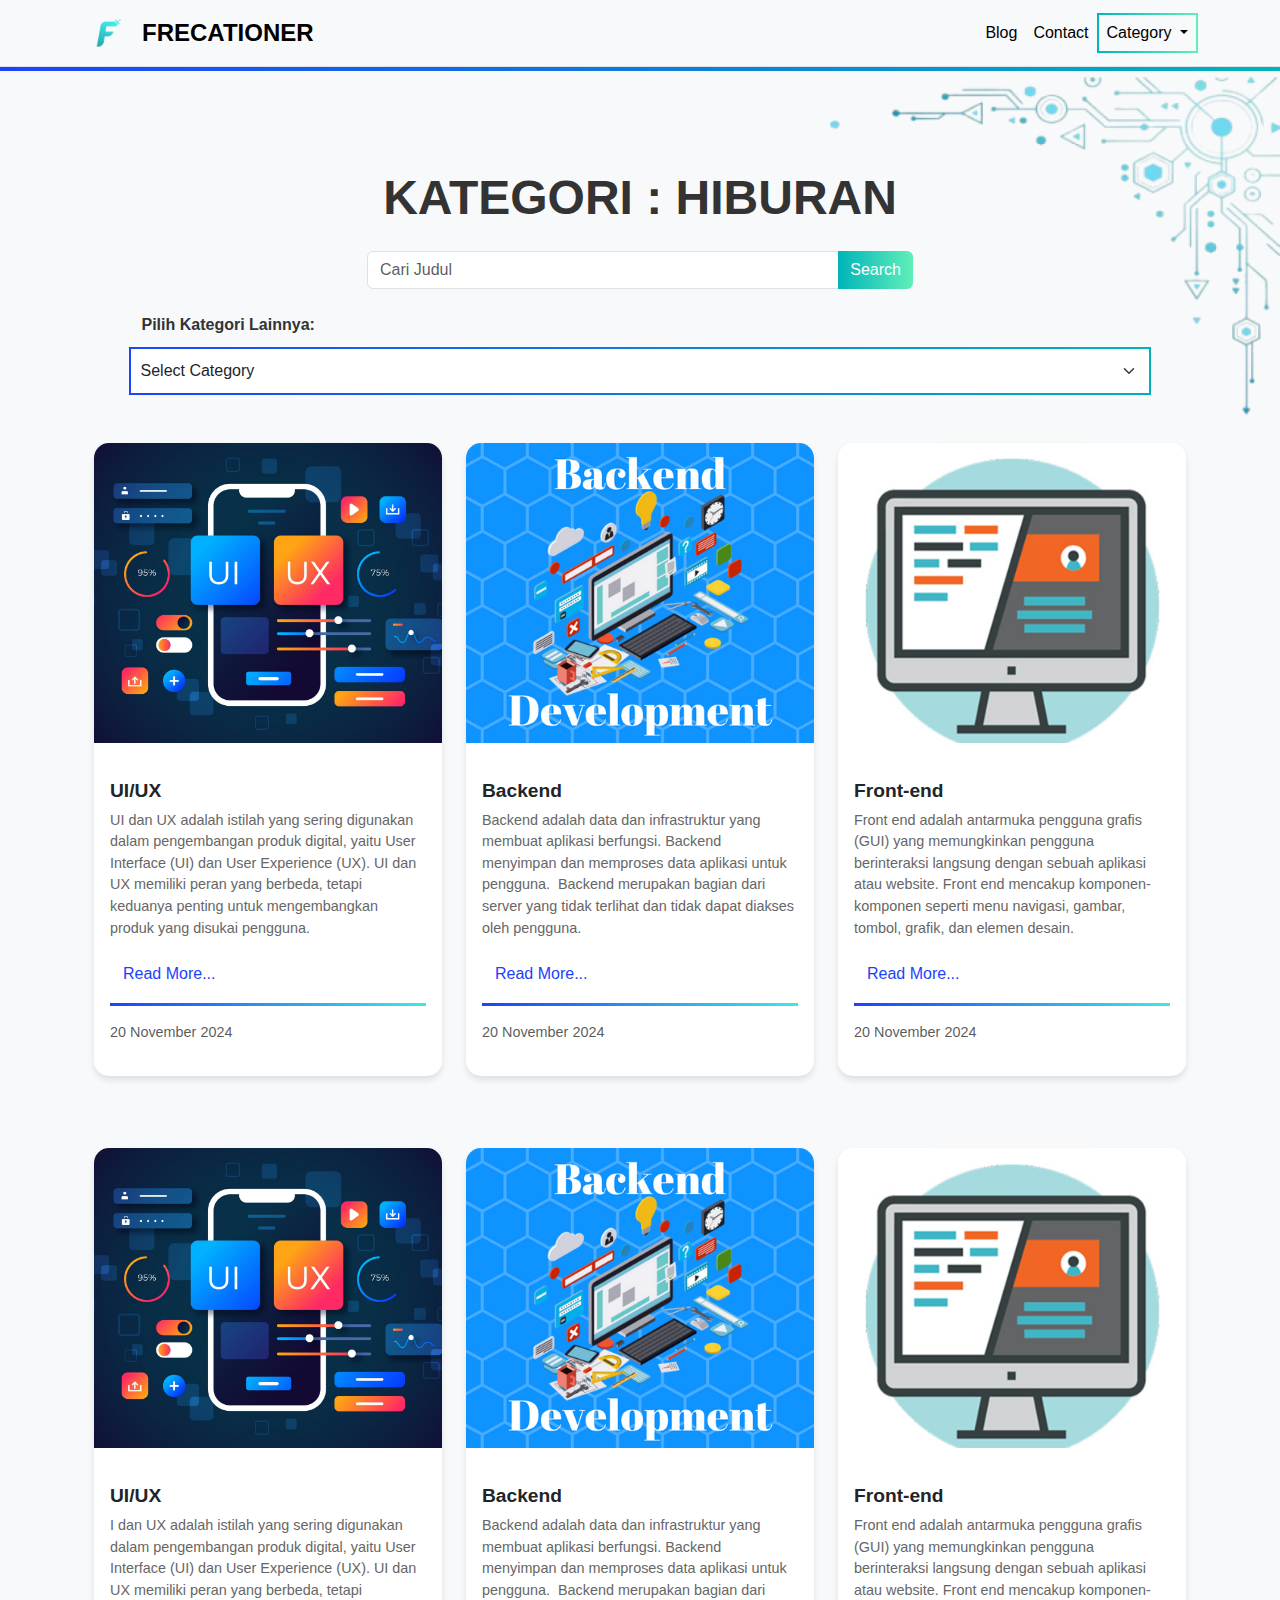
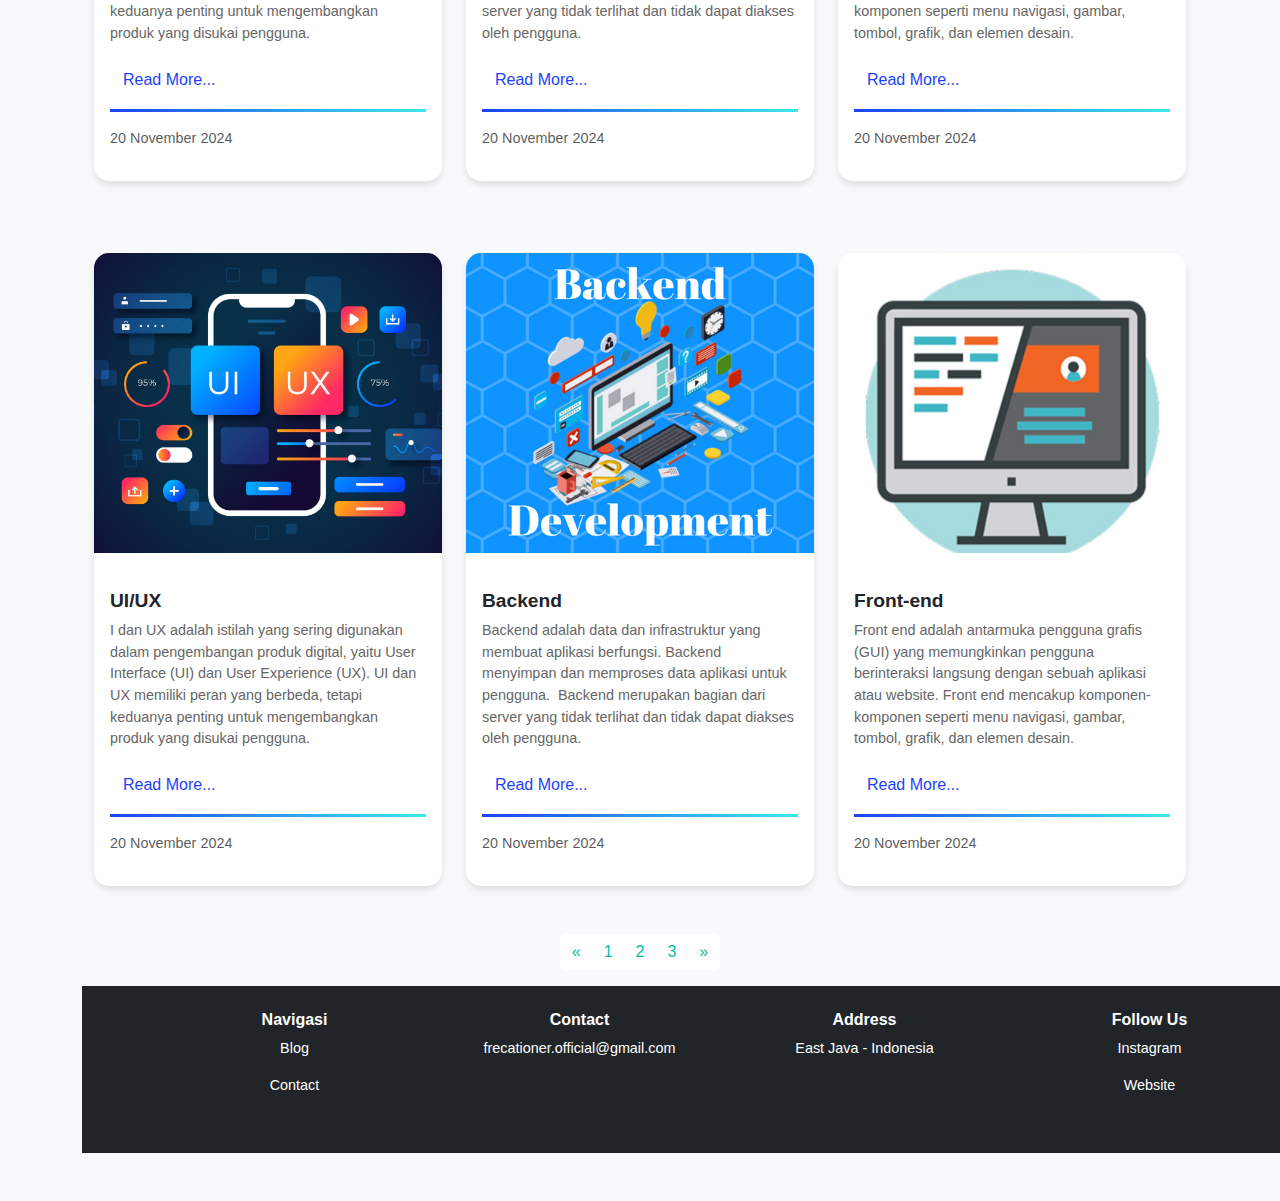
==== categori.html @ 459d486b "main" ====
<!DOCTYPE html>
<html lang="en">
  <head>
    <meta charset="UTF-8" />
    <meta name="viewport" content="width=device-width, initial-scale=1.0" />
    <title>Sub Blog Page</title>
    <!-- Bootstrap 5 CSS -->
    <link
      href="https://cdn.jsdelivr.net/npm/bootstrap@5.3.0/dist/css/bootstrap.min.css"
      rel="stylesheet"
    />
    <link rel="stylesheet" href="css/category.css" />
  </head>
  <body>
    <!-- Navbar -->
    <nav class="navbar navbar-expand-lg navbar-light bg-light border-bottom navbar-gradient-shadow">
      <div class="container">
          <img class="image" src="image/F.png" href="#" alt="">
        <a class="navbar-brand fw-bold" href="#">FRECATIONER</a>
        <button class="navbar-toggler" type="button" data-bs-toggle="collapse" data-bs-target="#navbarNav" aria-controls="navbarNav" aria-expanded="false" aria-label="Toggle navigation">
          <span class="navbar-toggler-icon"></span>
        </button>
        <div class="collapse navbar-collapse" id="navbarNav">
          <ul class="navbar-nav ms-auto">
            <li class="nav-item">
              <a class="nav-link active" href="index.html">Blog</a>
            </li>
            <li class="nav-item">
              <a class="nav-link active" href="#">Contact</a>
            </li>
            <li class="nav-item dropdown">
              <a class="nav-link dropdown-toggle" href="#" id="navbarDropdown" role="button" data-bs-toggle="dropdown">
                Category
              </a>
              <ul class="dropdown-menu" aria-labelledby="navbarDropdown">
                <li><a class="dropdown-item" href="#">UI/UX</a></li>
                <li><a class="dropdown-item" href="#">Backend</a></li>
                <li><a class="dropdown-item" href="#">Front-end</a></li>
              </ul>
            </li>
          </ul>
        </div>
      </div>
    </nav>

        <!-- Gambar -->
    <div class="container">
      <img src="image/gambar-hiasan.png" class="corner-image">
    </div>

    <!-- Main Content -->
    <div class="container mt-4 py-5">
      <h1 class="text-center mb-4">KATEGORI : HIBURAN</h1>

      <!-- Search & Dropdown -->
      <div class="row justify-content-center mb-4">
        <div class="col-md-6">
          <div class="input-group">
            <input type="text" class="form-control" placeholder="Cari Judul">
            <button class="btn btn-success">Search</button>
          </div>
        </div>
      </div>
        <div class="row justify-content-center mb-10">
            <div class="col-md-11">
              <div class="input-group">
                <div class="container">
                    <label for="categorySelect">Pilih Kategori Lainnya:</label>
                </div>
                <select class="form-select" aria-label="Disabled select example">
                    <option selected>Select Category</option>
                    <option value="1">Category 1</option>
                    <option value="2">Category 2</option>
                    <option value="3">Category 3</option>
                </select>
              </div>
            </div>

      <!-- Blog Cards -->
      <div class="row mt-5">
        <div class="col-md-4 mb-4">
          <div class="card">
            <img src="image/desain.jpeg" alt="" />
            <div class="card-body">
              <h5 class="card-title">UI/UX</h5>
              <p class="card-text">UI dan UX adalah istilah yang sering digunakan dalam pengembangan produk digital, yaitu User Interface (UI) dan User Experience (UX). UI dan UX memiliki peran yang berbeda, tetapi keduanya penting untuk mengembangkan produk yang disukai pengguna.</p>
              <a href="#" class="btn" style="color: #1C42FD;">Read More...</a>
              <div class="gradient-line"></div>
              <p class="text-muted small mt-3">20 November 2024</p>
            </div>
          </div>
        </div>
        <div class="col-md-4 mb-4">
          <div class="card">
            <img src="image/backend.png" class="card-img-top" alt="" />
            <div class="card-body">
              <h5 class="card-title">Backend</h5>
              <p class="card-text">Backend adalah data dan infrastruktur yang membuat aplikasi berfungsi. Backend menyimpan dan memproses data aplikasi untuk pengguna.  Backend merupakan bagian dari server yang tidak terlihat dan tidak dapat diakses oleh pengguna.</p>
              <a href="#" class="btn" style="color: #1C42FD;">Read More...</a>
              <div class="gradient-line"></div>
              <p class="text-muted small mt-3">20 November 2024</p>
            </div>
          </div>
        </div>
        <div class="col-md-4 mb-4">
          <div class="card">
            <img src="image/front_end.jpeg" class="card-img-top" alt="" />
            <div class="card-body">
              <h5 class="card-title">Front-end</h5>
              <p class="card-text">Front end adalah antarmuka pengguna grafis (GUI) yang memungkinkan pengguna berinteraksi langsung dengan sebuah aplikasi atau website. Front end mencakup komponen-komponen seperti menu navigasi, gambar, tombol, grafik, dan elemen desain.</p>
              <a href="#" class="btn" style="color: #1C42FD;">Read More...</a>
              <div class="gradient-line"></div>
              <p class="text-muted small mt-3">20 November 2024</p>
            </div>
          </div>
        </div>
      </div>

      <!-- next Card -->
      <div class="row mt-5">
        <div class="col-md-4 mb-4">
          <div class="card">
            <img src="image/desain.jpeg" alt="" />
            <div class="card-body">
              <h5 class="card-title">UI/UX</h5>
              <p class="card-text">I dan UX adalah istilah yang sering digunakan dalam pengembangan produk digital, yaitu User Interface (UI) dan User Experience (UX). UI dan UX memiliki peran yang berbeda, tetapi keduanya penting untuk mengembangkan produk yang disukai pengguna.</p>
              <a href="#" class="btn" style="color: #1C42FD;">Read More...</a>
              <div class="gradient-line"></div>
              <p class="text-muted small mt-3">20 November 2024</p>
            </div>
          </div>
        </div>
        <div class="col-md-4 mb-4">
          <div class="card">
            <img src="image/backend.png" class="card-img-top" alt="" />
            <div class="card-body">
              <h5 class="card-title">Backend</h5>
              <p class="card-text">Backend adalah data dan infrastruktur yang membuat aplikasi berfungsi. Backend menyimpan dan memproses data aplikasi untuk pengguna.  Backend merupakan bagian dari server yang tidak terlihat dan tidak dapat diakses oleh pengguna.</p>
              <a href="#" class="btn" style="color: #1C42FD;">Read More...</a>
              <div class="gradient-line"></div>
              <p class="text-muted small mt-3">20 November 2024</p>
            </div>
          </div>
        </div>
        <div class="col-md-4 mb-4">
          <div class="card">
            <img src="image/front_end.jpeg" class="card-img-top" alt="" />
            <div class="card-body">
              <h5 class="card-title">Front-end</h5>
              <p class="card-text">Front end adalah antarmuka pengguna grafis (GUI) yang memungkinkan pengguna berinteraksi langsung dengan sebuah aplikasi atau website. Front end mencakup komponen-komponen seperti menu navigasi, gambar, tombol, grafik, dan elemen desain.</p>
              <a href="#" class="btn" style="color: #1C42FD;">Read More...</a>
              <div class="gradient-line"></div>
              <p class="text-muted small mt-3">20 November 2024</p>
            </div>
          </div>
        </div>
      </div>
      <!-- next Card -->
      <div class="row mt-5">
        <div class="col-md-4 mb-4">
          <div class="card">
            <img src="image/desain.jpeg" alt="" />
            <div class="card-body">
              <h5 class="card-title">UI/UX</h5>
              <p class="card-text">I dan UX adalah istilah yang sering digunakan dalam pengembangan produk digital, yaitu User Interface (UI) dan User Experience (UX). UI dan UX memiliki peran yang berbeda, tetapi keduanya penting untuk mengembangkan produk yang disukai pengguna.</p>
              <a href="#" class="btn" style="color: #1C42FD;">Read More...</a>
              <div class="gradient-line"></div>
              <p class="text-muted small mt-3">20 November 2024</p>
            </div>
          </div>
        </div>
        <div class="col-md-4 mb-4">
          <div class="card">
            <img src="image/backend.png" class="card-img-top" alt="" />
            <div class="card-body">
              <h5 class="card-title">Backend</h5>
              <p class="card-text">Backend adalah data dan infrastruktur yang membuat aplikasi berfungsi. Backend menyimpan dan memproses data aplikasi untuk pengguna.  Backend merupakan bagian dari server yang tidak terlihat dan tidak dapat diakses oleh pengguna.</p>
              <a href="#" class="btn" style="color: #1C42FD;">Read More...</a>
              <div class="gradient-line"></div>
              <p class="text-muted small mt-3">20 November 2024</p>
            </div>
          </div>
        </div>
        <div class="col-md-4 mb-4">
          <div class="card">
            <img src="image/front_end.jpeg" class="card-img-top" alt="" />
            <div class="card-body">
              <h5 class="card-title">Front-end</h5>
              <p class="card-text">Front end adalah antarmuka pengguna grafis (GUI) yang memungkinkan pengguna berinteraksi langsung dengan sebuah aplikasi atau website. Front end mencakup komponen-komponen seperti menu navigasi, gambar, tombol, grafik, dan elemen desain.</p>
              <a href="#" class="btn" style="color: #1C42FD;">Read More...</a>
              <div class="gradient-line"></div>
              <p class="text-muted small mt-3">20 November 2024</p>
            </div>
          </div>
        </div>
      </div>

      <!-- Pagination -->
      <nav aria-label="Page navigation" class="mt-4">
        <ul class="pagination justify-content-center">
          <li class="page-item"><a class="page-link" href="#">&#xab;</a></li>
          <li class="page-item"><a class="page-link" href="#">1</a></li>
          <li class="page-item"><a class="page-link" href="#">2</a></li>
          <li class="page-item"><a class="page-link" href="#">3</a></li>
          <li class="page-item"><a class="page-link" href="#">&#xbb;</a></li>
        </ul>
      </nav>
    </div>

    <!-- Footer -->
    <footer class="footer bg-dark text-white py-4">
      <div class="container">
        <div class="row text-center">
          <div class="col-sm-12 col-md-3 mb-3">
            <h5>Navigasi</h5>
            <p>Blog</p>
            <p>Contact</p>
          </div>
          <div class="col-sm-12 col-md-3 mb-3">
            <h5>Contact</h5>
            <p>frecationer.official@gmail.com</p>
          </div>
          <div class="col-sm-12 col-md-3 mb-3">
            <h5>Address</h5>
            <p>East Java - Indonesia</p>
          </div>
          <div class="col-sm-12 col-md-3 mb-3">
            <h5>Follow Us</h5>
            <p>Instagram</p>
            <p>Website</p>
          </div>
        </div>
      </div>
    </footer>

    <!-- BOOTSTRAP 5 JS -->
    <script src="https://cdn.jsdelivr.net/npm/bootstrap@5.3.0-alpha1/dist/js/bootstrap.bundle.min.js"></script>
  </body>
</html>
---- css/category.css ----
/* Global Style */
* {
 box-sizing: border-box;
}

body {
 font-family: "poppins", sans-serif;
 background-color: #f8f9fa;
 color: #333;
 height: 100%;
 overflow-x: hidden;
}

/* Navbar */
.navbar {
 background: white;
 border-bottom: 20px #000000;
}

.navbar-gradient-shadow{
 position: relative;
}

.navbar-gradient-shadow::before{
 content: '';
 position: absolute;
 top: 100%;
 left: 0;
 width: 100%;
 height: 5px;
 background: linear-gradient(to right, #1C42FD, #00B4BA);
 z-index: -1;
}

.navbar-brand {
 font-size: 1.5rem;
 font-weight: bold;
}

.navbar-brand span {
 color: #00bfa6;
}

.nav-link {
 font-weight: 500;
}

.nav-link.active {
 color: #000000 !important;
}

/* Logo Navbar */
.image {
 width: 50px;
 height: auto;
 margin-right: 10px;
}

/* Gambar Hiasan */
.corner-image {
 position: absolute;
 margin-top: 10px;
 right: 0;
 width: 450px;
 transform: scaleY(-1) scaleX(-1);
 z-index: 1;
}

/* Navbar Category Button with Gradient Border */
.navbar .dropdown-toggle {
 border: 2px solid transparent;
 border-image: linear-gradient(to right, #00B4BA, #60EFB8) 1;
 padding: 6px 15px;
 color: #000000;
 background-color: transparent;
 font-weight: 500;
 transition: all 0.3s ease;
}

.navbar .dropdown-toggle:hover {
 background-image: linear-gradient(to right, #00B4BA, #006F76);
 color: #fff;
}

.dropdown-menu {
 border-radius: 10px;
 border: none;
 box-shadow: 0 4px 6px rgba(0, 0, 0, 0.1);
}

.dropdown-item {
 padding: 10px 20px;
}

.dropdown-item:hover {
 background-color: #00bfa6;
 color: #fff;
}

/* Page Title */
h1 {
 font-size: 3rem;
 font-weight: bold;
 margin-top: 30px;
}

/* Search Bar */
.input-group .btn {
 background: linear-gradient(to right, #00B4BA, #60EFB8);
 border: none;
 color: #fff;
}

label {
 font-weight: bold;
 margin-bottom: 10px;
 display: block;
}

/* Categories Buttons */
a.btn-outline-success {
 background: linear-gradient(to right, #00B4BA, #60EFB8);
 border: none;
 color: #ffffff;
}

a.btn-outline-success:hover {
 background-color: #00bfa6;
 color: #fff;
}

.form-select {
 padding: 10px;
 font-size: 16px;
 border: 2px solid;
 cursor: pointer;
 border-image: linear-gradient(45deg, #1C42FD, #00B4BA) 1;
 transition: all 0.4s ease-in-out; /* Smooth transition for all properties */
}

/* Efek halus saat hover */
.form-select:hover {
 box-shadow: 0 0 8px rgba(28, 66, 253, 0.3); /* Shadow biru lebih halus */
 transform: scale(1.02); /* Zoom-in lebih halus */
}

/* Efek halus saat focus */
.form-select:focus {
 outline: none;
 border-image: linear-gradient(45deg, #00B4BA, #1C42FD) 1; /* Gradien dibalik dengan halus */
 box-shadow: 0 0 8px rgba(0, 180, 186, 0.3); /* Shadow gradient halus */
 transform: scale(1.03); /* Zoom-in lebih halus saat fokus */
}

/* Efek halus pada pilihan saat select terbuka */
.form-select:active {
 transform: scale(1); /* Animasi balik ke ukuran normal */
}

.form-select:focus {
 outline: none;
}

/* Cards */
.card {
 border: none;
 border-radius: 15px;
 box-shadow: 0 4px 6px rgba(0, 0, 0, 0.1);
 overflow: hidden;
}

.card-title {
 margin-top: 20px;
 font-size: 1.2rem;
 font-weight: bold;
}

.card img {
 height: 300px;
 object-fit: cover;
}

.card-body p {
 font-size: 0.9rem;
 color: #666;
}

.gradient-line {
 height: 3px; /* Ketebalan garis */
 background: linear-gradient(to right, #1C42FD, #3CE9E7); /* Warna gradient */
 border: none;
 margin-top: 10px; /* Jarak dari elemen sebelumnya */
}

/* Pagination */
.pagination .page-link {
 color: #00bfa6;
 border: none;
}

.pagination .page-link:hover {
 background-color: #00bfa6;
 color: #fff;
}


/* Footer */
footer {
 background: #212529;
 color: #fff;
 width: 100vw;
 position: relative;
 margin-right: 120%;
}

footer h5 {
 font-size: 1rem;
 font-weight: bold;
}

footer p {
 font-size: 0.9rem;
 margin: fixed;
}

footer a {
 color: #00bfa6;
 text-decoration: none;
}

footer a:hover {
 text-decoration: underline;
}
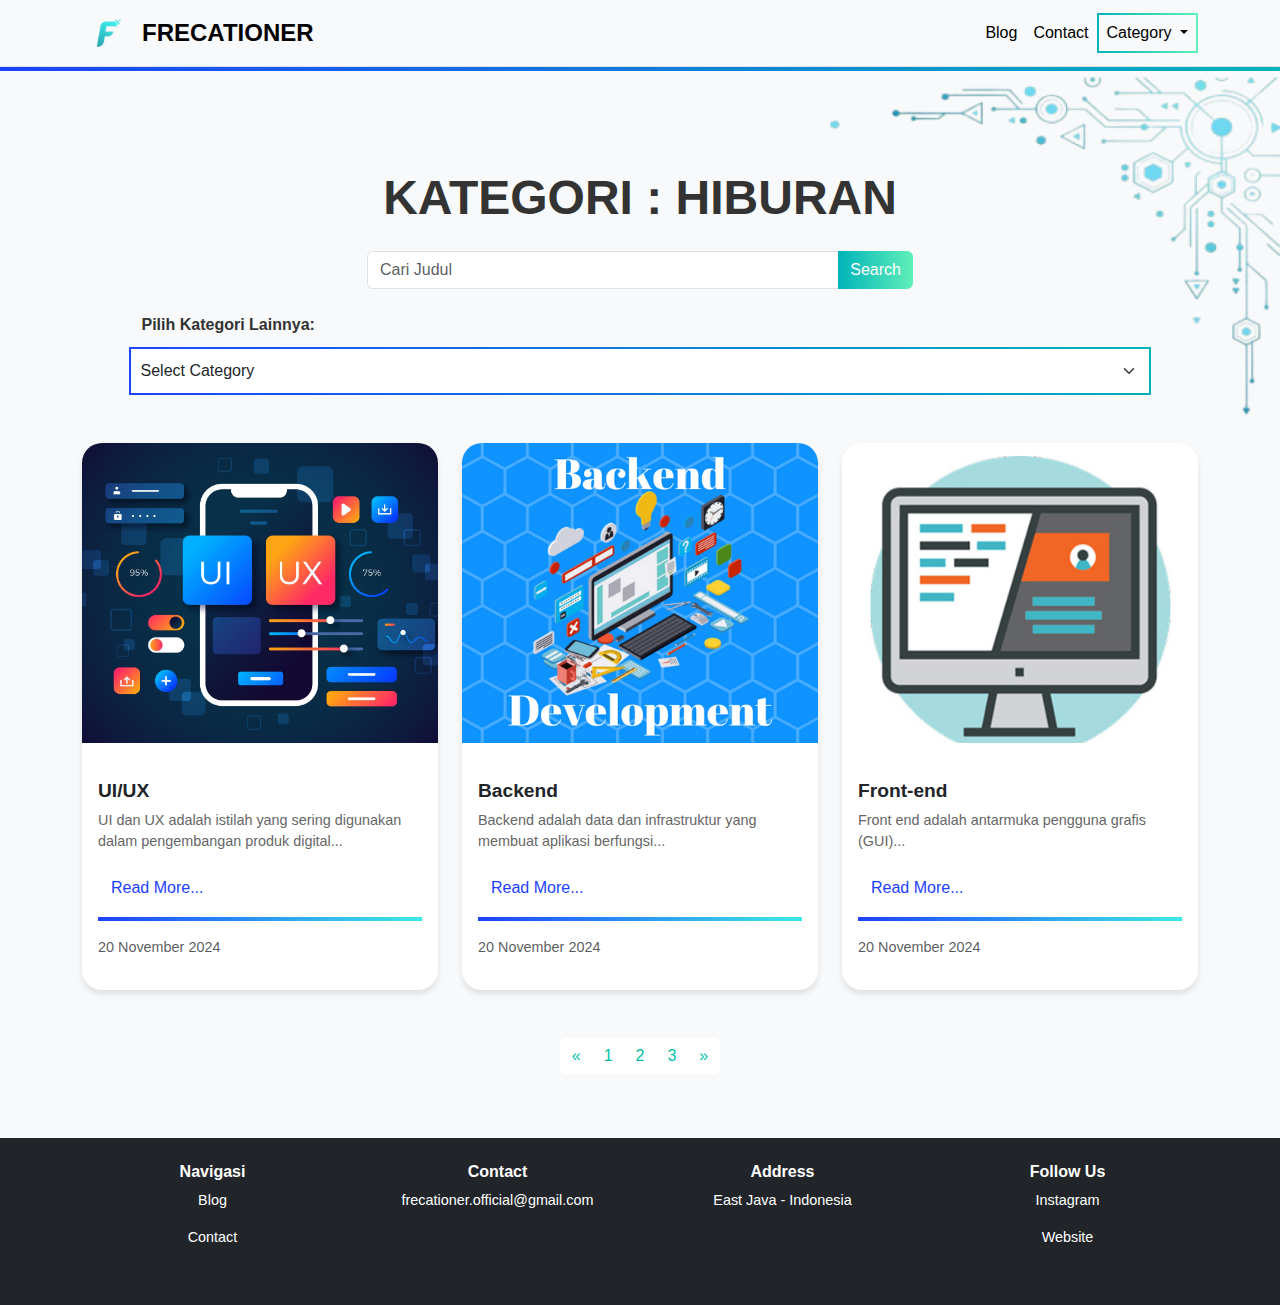
==== commit fbe45105: "2 halama sudah" ====
--- a/categori.html
+++ b/categori.html
@@ -3,19 +3,16 @@
   <head>
     <meta charset="UTF-8" />
     <meta name="viewport" content="width=device-width, initial-scale=1.0" />
-    <title>Sub Blog Page</title>
+    <title>Category</title>
     <!-- Bootstrap 5 CSS -->
-    <link
-      href="https://cdn.jsdelivr.net/npm/bootstrap@5.3.0/dist/css/bootstrap.min.css"
-      rel="stylesheet"
-    />
+    <link href="https://cdn.jsdelivr.net/npm/bootstrap@5.3.0/dist/css/bootstrap.min.css" rel="stylesheet"/>
     <link rel="stylesheet" href="css/category.css" />
   </head>
   <body>
     <!-- Navbar -->
-    <nav class="navbar navbar-expand-lg navbar-light bg-light border-bottom navbar-gradient-shadow">
+    <nav class="navbar navbar-expand-lg navbar-light bg-light border-bottom navbar-gradient-shadow animate__animated animate__fadeInDown">
       <div class="container">
-          <img class="image" src="image/F.png" href="#" alt="">
+        <img class="image animate__animated animate__fadeInLeft" src="image/F.png" href="#" alt="">
         <a class="navbar-brand fw-bold" href="#">FRECATIONER</a>
         <button class="navbar-toggler" type="button" data-bs-toggle="collapse" data-bs-target="#navbarNav" aria-controls="navbarNav" aria-expanded="false" aria-label="Toggle navigation">
           <span class="navbar-toggler-icon"></span>
@@ -23,13 +20,13 @@
         <div class="collapse navbar-collapse" id="navbarNav">
           <ul class="navbar-nav ms-auto">
             <li class="nav-item">
-              <a class="nav-link active" href="index.html">Blog</a>
+              <a class="nav-link active animate__animated animate__fadeInRight" href="index.html">Blog</a>
             </li>
             <li class="nav-item">
-              <a class="nav-link active" href="#">Contact</a>
+              <a class="nav-link active animate__animated animate__fadeInRight" href="#">Contact</a>
             </li>
             <li class="nav-item dropdown">
-              <a class="nav-link dropdown-toggle" href="#" id="navbarDropdown" role="button" data-bs-toggle="dropdown">
+              <a class="nav-link dropdown-toggle animate__animated animate__fadeInRight" href="#" id="navbarDropdown" role="button" data-bs-toggle="dropdown">
                 Category
               </a>
               <ul class="dropdown-menu" aria-labelledby="navbarDropdown">
@@ -43,150 +40,74 @@
       </div>
     </nav>
 
-        <!-- Gambar -->
+    <!-- Gambar -->
     <div class="container">
-      <img src="image/gambar-hiasan.png" class="corner-image">
+      <img src="image/gambar-hiasan.png" class="corner-image animate__animated animate__zoomIn">
     </div>
 
     <!-- Main Content -->
-    <div class="container mt-4 py-5">
+    <div class="container mt-4 py-5 animate__animated animate__fadeInUp">
       <h1 class="text-center mb-4">KATEGORI : HIBURAN</h1>
 
       <!-- Search & Dropdown -->
       <div class="row justify-content-center mb-4">
         <div class="col-md-6">
           <div class="input-group">
-            <input type="text" class="form-control" placeholder="Cari Judul">
-            <button class="btn btn-success">Search</button>
+            <input type="text" class="form-control animate__animated animate__fadeIn" placeholder="Cari Judul">
+            <button class="btn btn-success animate__animated animate__fadeIn">Search</button>
           </div>
         </div>
       </div>
-        <div class="row justify-content-center mb-10">
-            <div class="col-md-11">
-              <div class="input-group">
-                <div class="container">
-                    <label for="categorySelect">Pilih Kategori Lainnya:</label>
-                </div>
-                <select class="form-select" aria-label="Disabled select example">
-                    <option selected>Select Category</option>
-                    <option value="1">Category 1</option>
-                    <option value="2">Category 2</option>
-                    <option value="3">Category 3</option>
-                </select>
-              </div>
+      
+      <!-- Dropdown -->
+      <div class="row justify-content-center mb-10">
+        <div class="col-md-11">
+          <div class="input-group">
+            <div class="container">
+              <label for="categorySelect">Pilih Kategori Lainnya:</label>
             </div>
+            <select class="form-select animate__animated animate__fadeIn" aria-label="Disabled select example">
+              <option selected>Select Category</option>
+              <option value="1">Category 1</option>
+              <option value="2">Category 2</option>
+              <option value="3">Category 3</option>
+            </select>
+          </div>
+        </div>
+      </div>
 
       <!-- Blog Cards -->
       <div class="row mt-5">
-        <div class="col-md-4 mb-4">
+        <div class="col-md-4 mb-4 animate__animated animate__zoomIn">
           <div class="card">
             <img src="image/desain.jpeg" alt="" />
             <div class="card-body">
               <h5 class="card-title">UI/UX</h5>
-              <p class="card-text">UI dan UX adalah istilah yang sering digunakan dalam pengembangan produk digital, yaitu User Interface (UI) dan User Experience (UX). UI dan UX memiliki peran yang berbeda, tetapi keduanya penting untuk mengembangkan produk yang disukai pengguna.</p>
+              <p class="card-text">UI dan UX adalah istilah yang sering digunakan dalam pengembangan produk digital...</p>
               <a href="#" class="btn" style="color: #1C42FD;">Read More...</a>
               <div class="gradient-line"></div>
               <p class="text-muted small mt-3">20 November 2024</p>
             </div>
           </div>
         </div>
-        <div class="col-md-4 mb-4">
+        <div class="col-md-4 mb-4 animate__animated animate__zoomIn">
           <div class="card">
             <img src="image/backend.png" class="card-img-top" alt="" />
             <div class="card-body">
               <h5 class="card-title">Backend</h5>
-              <p class="card-text">Backend adalah data dan infrastruktur yang membuat aplikasi berfungsi. Backend menyimpan dan memproses data aplikasi untuk pengguna.  Backend merupakan bagian dari server yang tidak terlihat dan tidak dapat diakses oleh pengguna.</p>
+              <p class="card-text">Backend adalah data dan infrastruktur yang membuat aplikasi berfungsi...</p>
               <a href="#" class="btn" style="color: #1C42FD;">Read More...</a>
               <div class="gradient-line"></div>
               <p class="text-muted small mt-3">20 November 2024</p>
             </div>
           </div>
         </div>
-        <div class="col-md-4 mb-4">
+        <div class="col-md-4 mb-4 animate__animated animate__zoomIn">
           <div class="card">
             <img src="image/front_end.jpeg" class="card-img-top" alt="" />
             <div class="card-body">
               <h5 class="card-title">Front-end</h5>
-              <p class="card-text">Front end adalah antarmuka pengguna grafis (GUI) yang memungkinkan pengguna berinteraksi langsung dengan sebuah aplikasi atau website. Front end mencakup komponen-komponen seperti menu navigasi, gambar, tombol, grafik, dan elemen desain.</p>
-              <a href="#" class="btn" style="color: #1C42FD;">Read More...</a>
-              <div class="gradient-line"></div>
-              <p class="text-muted small mt-3">20 November 2024</p>
-            </div>
-          </div>
-        </div>
-      </div>
-
-      <!-- next Card -->
-      <div class="row mt-5">
-        <div class="col-md-4 mb-4">
-          <div class="card">
-            <img src="image/desain.jpeg" alt="" />
-            <div class="card-body">
-              <h5 class="card-title">UI/UX</h5>
-              <p class="card-text">I dan UX adalah istilah yang sering digunakan dalam pengembangan produk digital, yaitu User Interface (UI) dan User Experience (UX). UI dan UX memiliki peran yang berbeda, tetapi keduanya penting untuk mengembangkan produk yang disukai pengguna.</p>
-              <a href="#" class="btn" style="color: #1C42FD;">Read More...</a>
-              <div class="gradient-line"></div>
-              <p class="text-muted small mt-3">20 November 2024</p>
-            </div>
-          </div>
-        </div>
-        <div class="col-md-4 mb-4">
-          <div class="card">
-            <img src="image/backend.png" class="card-img-top" alt="" />
-            <div class="card-body">
-              <h5 class="card-title">Backend</h5>
-              <p class="card-text">Backend adalah data dan infrastruktur yang membuat aplikasi berfungsi. Backend menyimpan dan memproses data aplikasi untuk pengguna.  Backend merupakan bagian dari server yang tidak terlihat dan tidak dapat diakses oleh pengguna.</p>
-              <a href="#" class="btn" style="color: #1C42FD;">Read More...</a>
-              <div class="gradient-line"></div>
-              <p class="text-muted small mt-3">20 November 2024</p>
-            </div>
-          </div>
-        </div>
-        <div class="col-md-4 mb-4">
-          <div class="card">
-            <img src="image/front_end.jpeg" class="card-img-top" alt="" />
-            <div class="card-body">
-              <h5 class="card-title">Front-end</h5>
-              <p class="card-text">Front end adalah antarmuka pengguna grafis (GUI) yang memungkinkan pengguna berinteraksi langsung dengan sebuah aplikasi atau website. Front end mencakup komponen-komponen seperti menu navigasi, gambar, tombol, grafik, dan elemen desain.</p>
-              <a href="#" class="btn" style="color: #1C42FD;">Read More...</a>
-              <div class="gradient-line"></div>
-              <p class="text-muted small mt-3">20 November 2024</p>
-            </div>
-          </div>
-        </div>
-      </div>
-      <!-- next Card -->
-      <div class="row mt-5">
-        <div class="col-md-4 mb-4">
-          <div class="card">
-            <img src="image/desain.jpeg" alt="" />
-            <div class="card-body">
-              <h5 class="card-title">UI/UX</h5>
-              <p class="card-text">I dan UX adalah istilah yang sering digunakan dalam pengembangan produk digital, yaitu User Interface (UI) dan User Experience (UX). UI dan UX memiliki peran yang berbeda, tetapi keduanya penting untuk mengembangkan produk yang disukai pengguna.</p>
-              <a href="#" class="btn" style="color: #1C42FD;">Read More...</a>
-              <div class="gradient-line"></div>
-              <p class="text-muted small mt-3">20 November 2024</p>
-            </div>
-          </div>
-        </div>
-        <div class="col-md-4 mb-4">
-          <div class="card">
-            <img src="image/backend.png" class="card-img-top" alt="" />
-            <div class="card-body">
-              <h5 class="card-title">Backend</h5>
-              <p class="card-text">Backend adalah data dan infrastruktur yang membuat aplikasi berfungsi. Backend menyimpan dan memproses data aplikasi untuk pengguna.  Backend merupakan bagian dari server yang tidak terlihat dan tidak dapat diakses oleh pengguna.</p>
-              <a href="#" class="btn" style="color: #1C42FD;">Read More...</a>
-              <div class="gradient-line"></div>
-              <p class="text-muted small mt-3">20 November 2024</p>
-            </div>
-          </div>
-        </div>
-        <div class="col-md-4 mb-4">
-          <div class="card">
-            <img src="image/front_end.jpeg" class="card-img-top" alt="" />
-            <div class="card-body">
-              <h5 class="card-title">Front-end</h5>
-              <p class="card-text">Front end adalah antarmuka pengguna grafis (GUI) yang memungkinkan pengguna berinteraksi langsung dengan sebuah aplikasi atau website. Front end mencakup komponen-komponen seperti menu navigasi, gambar, tombol, grafik, dan elemen desain.</p>
+              <p class="card-text">Front end adalah antarmuka pengguna grafis (GUI)...</p>
               <a href="#" class="btn" style="color: #1C42FD;">Read More...</a>
               <div class="gradient-line"></div>
               <p class="text-muted small mt-3">20 November 2024</p>
@@ -197,7 +118,7 @@
 
       <!-- Pagination -->
       <nav aria-label="Page navigation" class="mt-4">
-        <ul class="pagination justify-content-center">
+        <ul class="pagination justify-content-center animate__animated animate__fadeIn">
           <li class="page-item"><a class="page-link" href="#">&#xab;</a></li>
           <li class="page-item"><a class="page-link" href="#">1</a></li>
           <li class="page-item"><a class="page-link" href="#">2</a></li>
@@ -208,7 +129,7 @@
     </div>
 
     <!-- Footer -->
-    <footer class="footer bg-dark text-white py-4">
+    <footer class="footer bg-dark text-white py-4 animate__animated animate__fadeInUp">
       <div class="container">
         <div class="row text-center">
           <div class="col-sm-12 col-md-3 mb-3">
--- a/css/category.css
+++ b/css/category.css
@@ -1,4 +1,6 @@
 /* Global Style */
+@import url('https://cdnjs.cloudflare.com/ajax/libs/animate.css/4.1.1/animate.min.css');
+
 * {
  box-sizing: border-box;
 }
@@ -15,6 +17,7 @@
 .navbar {
  background: white;
  border-bottom: 20px #000000;
+ animation: fadeInDown 1s ease-in-out;
 }
 
 .navbar-gradient-shadow{
@@ -64,6 +67,7 @@
  width: 450px;
  transform: scaleY(-1) scaleX(-1);
  z-index: 1;
+ animation: customZoomIn 1.5s ease-in-out;
 }
 
 /* Navbar Category Button with Gradient Border */
@@ -164,9 +168,15 @@
 /* Cards */
 .card {
  border: none;
- border-radius: 15px;
+ border-radius: 20px;
  box-shadow: 0 4px 6px rgba(0, 0, 0, 0.1);
  overflow: hidden;
+ transition: transform 0.4s ease, box-shadow 0.4s ease;
+}
+
+.card:hover {
+  transform: translateY(-10px);
+  box-shadow: 0 8px 16px rgba(0, 0, 0, 0.2);
 }
 
 .card-title {
@@ -186,7 +196,7 @@
 }
 
 .gradient-line {
- height: 3px; /* Ketebalan garis */
+ height: 4px; /* Ketebalan garis */
  background: linear-gradient(to right, #1C42FD, #3CE9E7); /* Warna gradient */
  border: none;
  margin-top: 10px; /* Jarak dari elemen sebelumnya */
@@ -210,7 +220,8 @@
  color: #fff;
  width: 100vw;
  position: relative;
- margin-right: 120%;
+ margin: 0;
+ padding: 2rem 0;
 }
 
 footer h5 {
@@ -230,4 +241,35 @@
 
 footer a:hover {
  text-decoration: underline;
+}
+
+@keyframes fadeIn {
+ 0% {
+   opacity: 0;
+ }
+ 100% {
+   opacity: 1;
+ }
+}
+
+@keyframes customZoomIn {
+ 0% {
+   opacity: 0;
+   transform: scale(0.9) scaleY(-1) scaleX(-1); /* Zoom kecil tetap terbalik */
+ }
+ 100% {
+   opacity: 1;
+   transform: scale(1) scaleY(-1) scaleX(-1); /* Zoom normal, tetap terbalik */
+ }
+}
+
+@keyframes fadeInUp {
+ 0% {
+   opacity: 0;
+   transform: translateY(20px);
+ }
+ 100% {
+   opacity: 1;
+   transform: translateY(0);
+ }
 }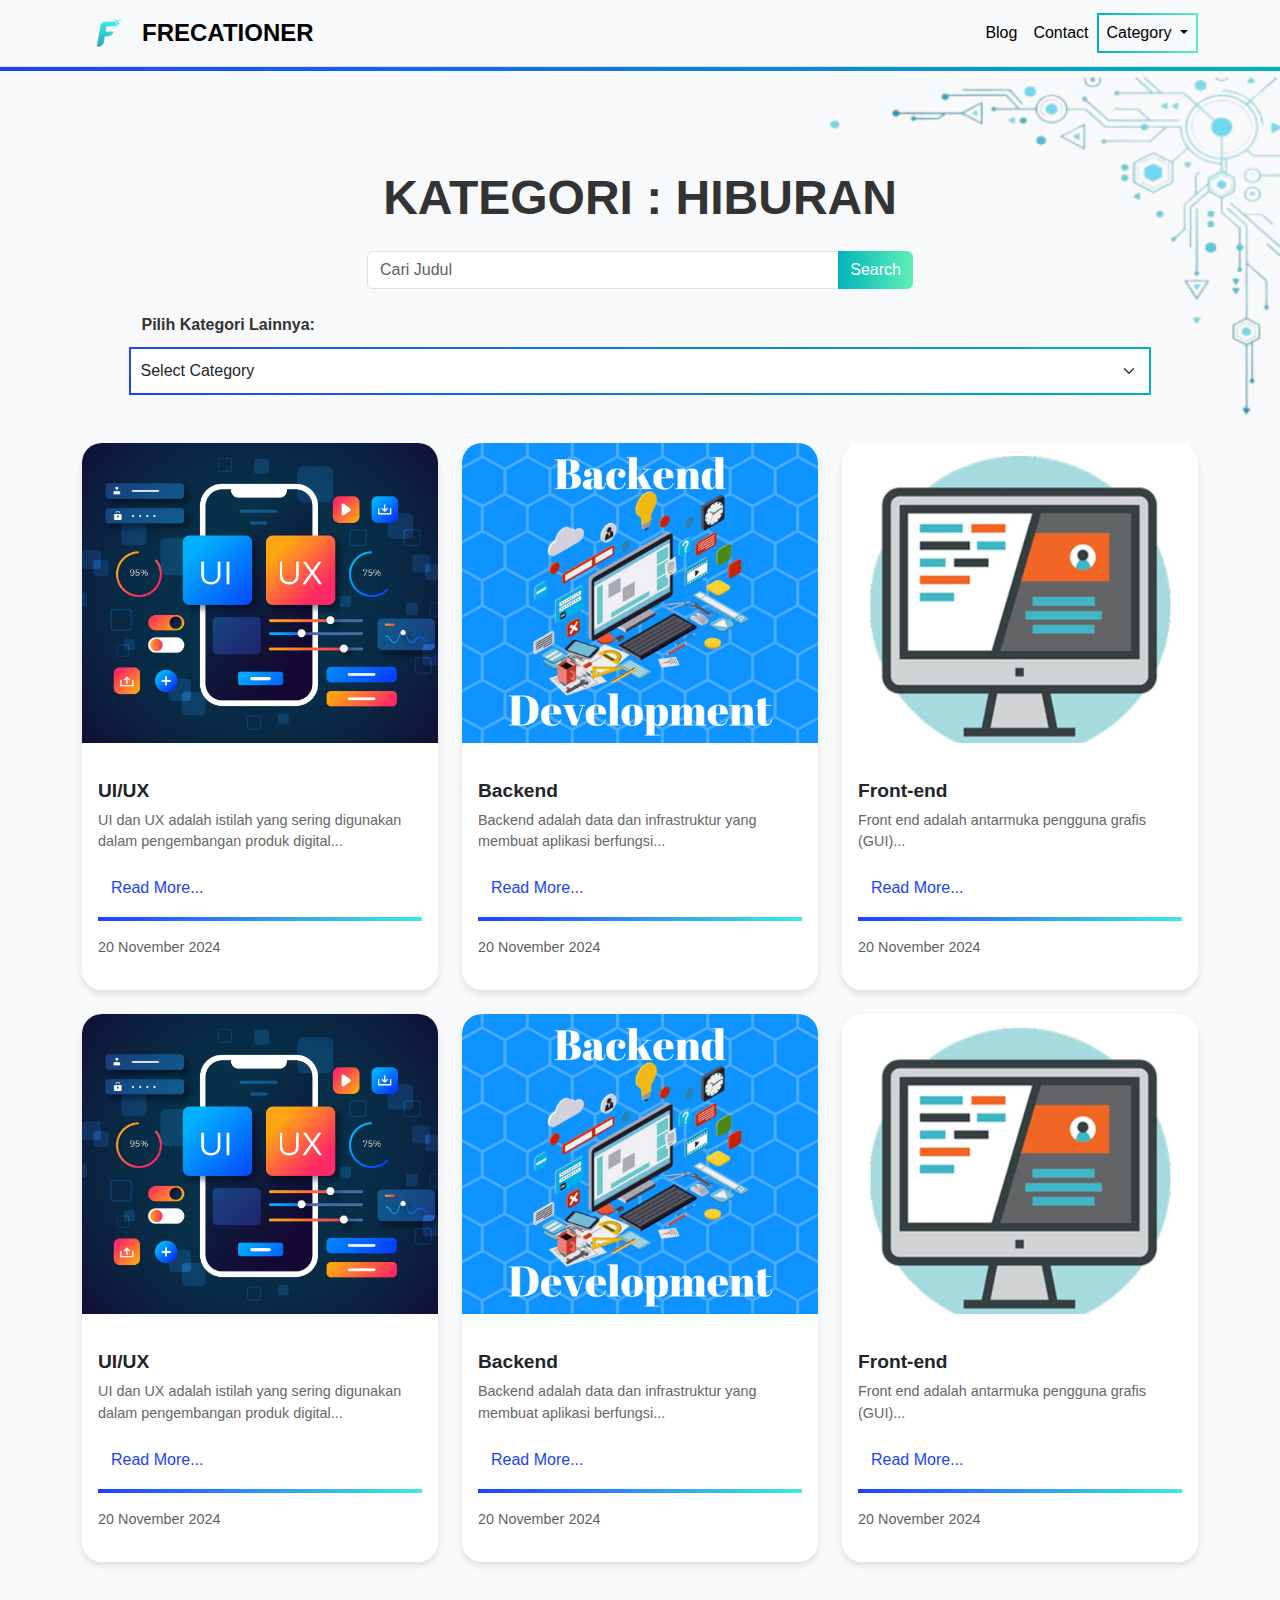
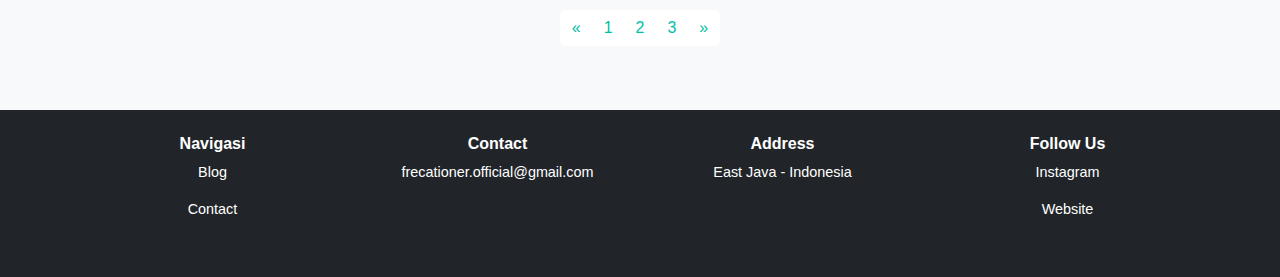
==== commit b48a46d7: "memperbarui animasi dan responsive" ====
--- a/categori.html
+++ b/categori.html
@@ -39,10 +39,11 @@
         </div>
       </div>
     </nav>
+    <!-- End Navbar -->
 
     <!-- Gambar -->
     <div class="container">
-      <img src="image/gambar-hiasan.png" class="corner-image animate__animated animate__zoomIn">
+      <img src="image/gambar-hiasan.png" class="corner-image img-fluid animate__animated animate__zoomIn">
     </div>
 
     <!-- Main Content -->
@@ -78,6 +79,42 @@
 
       <!-- Blog Cards -->
       <div class="row mt-5">
+        <div class="col-md-4 mb-4 animate__animated animate__zoomIn">
+          <div class="card">
+            <img src="image/desain.jpeg" alt="" />
+            <div class="card-body">
+              <h5 class="card-title">UI/UX</h5>
+              <p class="card-text">UI dan UX adalah istilah yang sering digunakan dalam pengembangan produk digital...</p>
+              <a href="#" class="btn" style="color: #1C42FD;">Read More...</a>
+              <div class="gradient-line"></div>
+              <p class="text-muted small mt-3">20 November 2024</p>
+            </div>
+          </div>
+        </div>
+        <div class="col-md-4 mb-4 animate__animated animate__zoomIn">
+          <div class="card">
+            <img src="image/backend.png" class="card-img-top" alt="" />
+            <div class="card-body">
+              <h5 class="card-title">Backend</h5>
+              <p class="card-text">Backend adalah data dan infrastruktur yang membuat aplikasi berfungsi...</p>
+              <a href="#" class="btn" style="color: #1C42FD;">Read More...</a>
+              <div class="gradient-line"></div>
+              <p class="text-muted small mt-3">20 November 2024</p>
+            </div>
+          </div>
+        </div>
+        <div class="col-md-4 mb-4 animate__animated animate__zoomIn">
+          <div class="card">
+            <img src="image/front_end.jpeg" class="card-img-top" alt="" />
+            <div class="card-body">
+              <h5 class="card-title">Front-end</h5>
+              <p class="card-text">Front end adalah antarmuka pengguna grafis (GUI)...</p>
+              <a href="#" class="btn" style="color: #1C42FD;">Read More...</a>
+              <div class="gradient-line"></div>
+              <p class="text-muted small mt-3">20 November 2024</p>
+            </div>
+          </div>
+        </div>
         <div class="col-md-4 mb-4 animate__animated animate__zoomIn">
           <div class="card">
             <img src="image/desain.jpeg" alt="" />
--- a/css/category.css
+++ b/css/category.css
@@ -59,17 +59,6 @@
  margin-right: 10px;
 }
 
-/* Gambar Hiasan */
-.corner-image {
- position: absolute;
- margin-top: 10px;
- right: 0;
- width: 450px;
- transform: scaleY(-1) scaleX(-1);
- z-index: 1;
- animation: customZoomIn 1.5s ease-in-out;
-}
-
 /* Navbar Category Button with Gradient Border */
 .navbar .dropdown-toggle {
  border: 2px solid transparent;
@@ -101,11 +90,44 @@
  color: #fff;
 }
 
+/* Gambar Hiasan */
+.corner-image {
+ width: 100%;
+ height: auto;
+ max-width: 450px;
+ display: block;
+ position: absolute;
+ margin-top: 10px;
+ right: 0;
+ transform: scaleY(-1) scaleX(-1);
+ z-index: -1;
+ animation: customZoomIn 1.5s ease-in-out;
+}
+
 /* Page Title */
 h1 {
  font-size: 3rem;
  font-weight: bold;
  margin-top: 30px;
+}
+
+/* .container {
+  position: relative;
+  z-index: 1;
+} */
+
+.container::before {
+  content: "";
+  position: absolute;
+  top: 0;
+  left: 0;
+  width: 100%;
+  height: 100%;
+  background-image: url('image/gambar-hiasan.png');
+  background-size: cover;
+  background-position: center;
+  opacity: 0.2;
+  z-index: -1;
 }
 
 /* Search Bar */
@@ -139,13 +161,12 @@
  border: 2px solid;
  cursor: pointer;
  border-image: linear-gradient(45deg, #1C42FD, #00B4BA) 1;
- transition: all 0.4s ease-in-out; /* Smooth transition for all properties */
-}
-
-/* Efek halus saat hover */
+ transition: all 0.4s ease-in-out;
+}
+
 .form-select:hover {
- box-shadow: 0 0 8px rgba(28, 66, 253, 0.3); /* Shadow biru lebih halus */
- transform: scale(1.02); /* Zoom-in lebih halus */
+ box-shadow: 0 0 8px rgba(28, 66, 253, 0.3);
+ transform: scale(1.02);
 }
 
 /* Efek halus saat focus */
@@ -187,6 +208,7 @@
 
 .card img {
  height: 300px;
+ width: 100%;
  object-fit: cover;
 }
 
@@ -253,15 +275,15 @@
 }
 
 @keyframes customZoomIn {
- 0% {
-   opacity: 0;
-   transform: scale(0.9) scaleY(-1) scaleX(-1); /* Zoom kecil tetap terbalik */
- }
- 100% {
-   opacity: 1;
-   transform: scale(1) scaleY(-1) scaleX(-1); /* Zoom normal, tetap terbalik */
- }
-}
+  0% {
+    opacity: 0;
+    transform: scale(0.9) scaleY(-1) scaleX(-1); /* Zoom kecil tetap terbalik */
+  }
+  100% {
+    opacity: 1;
+    transform: scale(1) scaleY(-1) scaleX(-1); /* Zoom normal, tetap terbalik */
+  }
+ }
 
 @keyframes fadeInUp {
  0% {
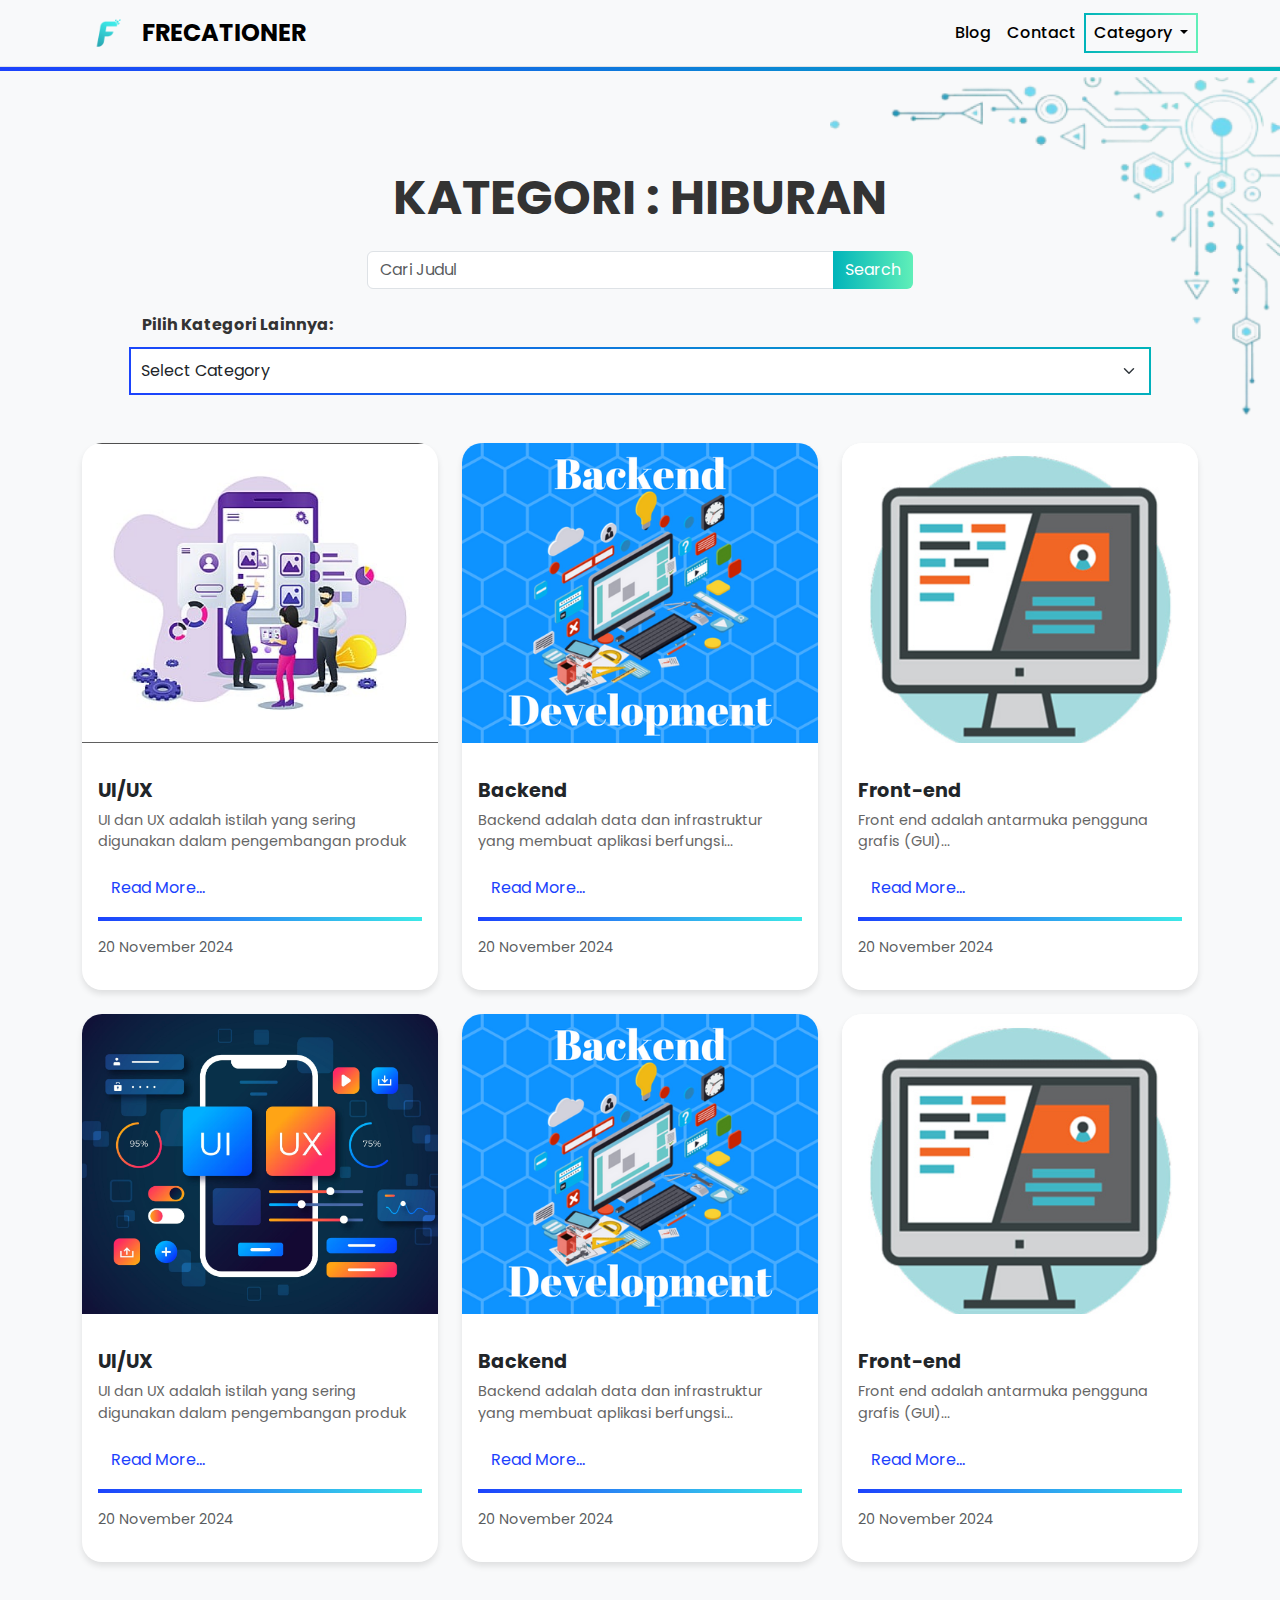
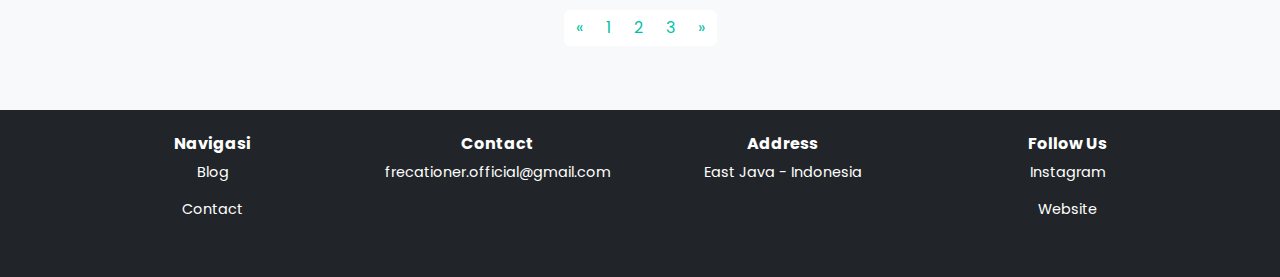
==== commit 350158ba: "FINISHING" ====
--- a/categori.html
+++ b/categori.html
@@ -6,6 +6,7 @@
     <title>Category</title>
     <!-- Bootstrap 5 CSS -->
     <link href="https://cdn.jsdelivr.net/npm/bootstrap@5.3.0/dist/css/bootstrap.min.css" rel="stylesheet"/>
+    <link href="https://fonts.googleapis.com/css2?family=Poppins:wght@300;400;500;600;700&display=swap" rel="stylesheet">
     <link rel="stylesheet" href="css/category.css" />
   </head>
   <body>
@@ -23,7 +24,7 @@
               <a class="nav-link active animate__animated animate__fadeInRight" href="index.html">Blog</a>
             </li>
             <li class="nav-item">
-              <a class="nav-link active animate__animated animate__fadeInRight" href="#">Contact</a>
+              <a class="nav-link active animate__animated animate__fadeInRight" href="contact.html">Contact</a>
             </li>
             <li class="nav-item dropdown">
               <a class="nav-link dropdown-toggle animate__animated animate__fadeInRight" href="#" id="navbarDropdown" role="button" data-bs-toggle="dropdown">
@@ -81,11 +82,11 @@
       <div class="row mt-5">
         <div class="col-md-4 mb-4 animate__animated animate__zoomIn">
           <div class="card">
-            <img src="image/desain.jpeg" alt="" />
+            <img src="image/uiux.png" class="card-img-top" alt="" />
             <div class="card-body">
               <h5 class="card-title">UI/UX</h5>
-              <p class="card-text">UI dan UX adalah istilah yang sering digunakan dalam pengembangan produk digital...</p>
-              <a href="#" class="btn" style="color: #1C42FD;">Read More...</a>
+              <p class="card-text">UI dan UX adalah istilah yang sering digunakan dalam pengembangan produk</p>
+              <a href="detailBlog.html" class="btn" style="color: #1C42FD;">Read More...</a>
               <div class="gradient-line"></div>
               <p class="text-muted small mt-3">20 November 2024</p>
             </div>
@@ -97,7 +98,7 @@
             <div class="card-body">
               <h5 class="card-title">Backend</h5>
               <p class="card-text">Backend adalah data dan infrastruktur yang membuat aplikasi berfungsi...</p>
-              <a href="#" class="btn" style="color: #1C42FD;">Read More...</a>
+              <a href="detailBlog.html" class="btn" style="color: #1C42FD;">Read More...</a>
               <div class="gradient-line"></div>
               <p class="text-muted small mt-3">20 November 2024</p>
             </div>
@@ -109,7 +110,7 @@
             <div class="card-body">
               <h5 class="card-title">Front-end</h5>
               <p class="card-text">Front end adalah antarmuka pengguna grafis (GUI)...</p>
-              <a href="#" class="btn" style="color: #1C42FD;">Read More...</a>
+              <a href="detailBlog.html" class="btn" style="color: #1C42FD;">Read More...</a>
               <div class="gradient-line"></div>
               <p class="text-muted small mt-3">20 November 2024</p>
             </div>
@@ -117,11 +118,11 @@
         </div>
         <div class="col-md-4 mb-4 animate__animated animate__zoomIn">
           <div class="card">
-            <img src="image/desain.jpeg" alt="" />
+            <img src="image/desain.jpeg" class="card-img-top" alt="" />
             <div class="card-body">
               <h5 class="card-title">UI/UX</h5>
-              <p class="card-text">UI dan UX adalah istilah yang sering digunakan dalam pengembangan produk digital...</p>
-              <a href="#" class="btn" style="color: #1C42FD;">Read More...</a>
+              <p class="card-text">UI dan UX adalah istilah yang sering digunakan dalam pengembangan produk</p>
+              <a href="detailBlog.html" class="btn" style="color: #1C42FD;">Read More...</a>
               <div class="gradient-line"></div>
               <p class="text-muted small mt-3">20 November 2024</p>
             </div>
--- a/css/category.css
+++ b/css/category.css
@@ -6,7 +6,7 @@
 }
 
 body {
- font-family: "poppins", sans-serif;
+ font-family: 'Poppins', sans-serif;
  background-color: #f8f9fa;
  color: #333;
  height: 100%;
@@ -111,23 +111,18 @@
  margin-top: 30px;
 }
 
-/* .container {
-  position: relative;
-  z-index: 1;
-} */
-
 .container::before {
-  content: "";
-  position: absolute;
-  top: 0;
-  left: 0;
-  width: 100%;
-  height: 100%;
-  background-image: url('image/gambar-hiasan.png');
-  background-size: cover;
-  background-position: center;
-  opacity: 0.2;
-  z-index: -1;
+ content: "";
+ position: absolute;
+ top: 0;
+ left: 0;
+ width: 100%;
+ height: 100%;
+ background-image: url('image/gambar-hiasan.png');
+ background-size: cover;
+ background-position: center;
+ opacity: 0.2;
+ z-index: -1;
 }
 
 /* Search Bar */
@@ -172,14 +167,14 @@
 /* Efek halus saat focus */
 .form-select:focus {
  outline: none;
- border-image: linear-gradient(45deg, #00B4BA, #1C42FD) 1; /* Gradien dibalik dengan halus */
- box-shadow: 0 0 8px rgba(0, 180, 186, 0.3); /* Shadow gradient halus */
- transform: scale(1.03); /* Zoom-in lebih halus saat fokus */
+ border-image: linear-gradient(45deg, #00B4BA, #1C42FD) 1;
+ box-shadow: 0 0 8px rgba(0, 180, 186, 0.3);
+ transform: scale(1.03);
 }
 
 /* Efek halus pada pilihan saat select terbuka */
 .form-select:active {
- transform: scale(1); /* Animasi balik ke ukuran normal */
+ transform: scale(1);
 }
 
 .form-select:focus {
@@ -218,10 +213,10 @@
 }
 
 .gradient-line {
- height: 4px; /* Ketebalan garis */
- background: linear-gradient(to right, #1C42FD, #3CE9E7); /* Warna gradient */
- border: none;
- margin-top: 10px; /* Jarak dari elemen sebelumnya */
+ height: 4px;
+ background: linear-gradient(to right, #1C42FD, #3CE9E7);
+ border: none;
+ margin-top: 10px;
 }
 
 /* Pagination */
@@ -266,32 +261,82 @@
 }
 
 @keyframes fadeIn {
- 0% {
-   opacity: 0;
+0% {
+ opacity: 0;
+}
+ 100% {
+  opacity: 1;
+}
+}
+
+@keyframes customZoomIn {
+0% {
+  opacity: 0;
+  transform: scale(0.9) scaleY(-1) scaleX(-1);
  }
- 100% {
-   opacity: 1;
- }
-}
-
-@keyframes customZoomIn {
-  0% {
-    opacity: 0;
-    transform: scale(0.9) scaleY(-1) scaleX(-1); /* Zoom kecil tetap terbalik */
-  }
-  100% {
-    opacity: 1;
-    transform: scale(1) scaleY(-1) scaleX(-1); /* Zoom normal, tetap terbalik */
-  }
- }
+100% {
+ opacity: 1;
+ transform: scale(1) scaleY(-1) scaleX(-1);
+}
+}
 
 @keyframes fadeInUp {
- 0% {
-   opacity: 0;
-   transform: translateY(20px);
- }
- 100% {
-   opacity: 1;
-   transform: translateY(0);
- }
-}+0% {
+  opacity: 0;
+  transform: translateY(20px);
+}
+100% {
+  opacity: 1;
+  transform: translateY(0);
+}
+}
+
+@media (max-width: 768px) {
+h1 {
+  font-size: 2rem;
+  text-align: center;
+}
+
+.navbar-brand {
+  font-size: 1.3rem;
+}
+
+.card {
+  max-width: 100%;
+  margin-bottom: 15px;
+}
+
+.container {
+  padding: 10px;
+}
+
+.dropdown-menu {
+  width: 100%;
+  text-align: center;
+}
+}
+
+@media (max-width: 576px) {
+h1 {
+  font-size: 1.5rem;
+}
+
+.navbar {
+  flex-direction: column;
+  text-align: center;
+}
+
+.corner-image {
+  max-width: 250px;
+}
+
+.btn-outline-success {
+  width: 100%;
+  margin-bottom: 5px;
+}
+
+.pagination .page-link {
+  padding: 0.75rem 1rem;
+  font-size: 0.9rem;
+}
+}
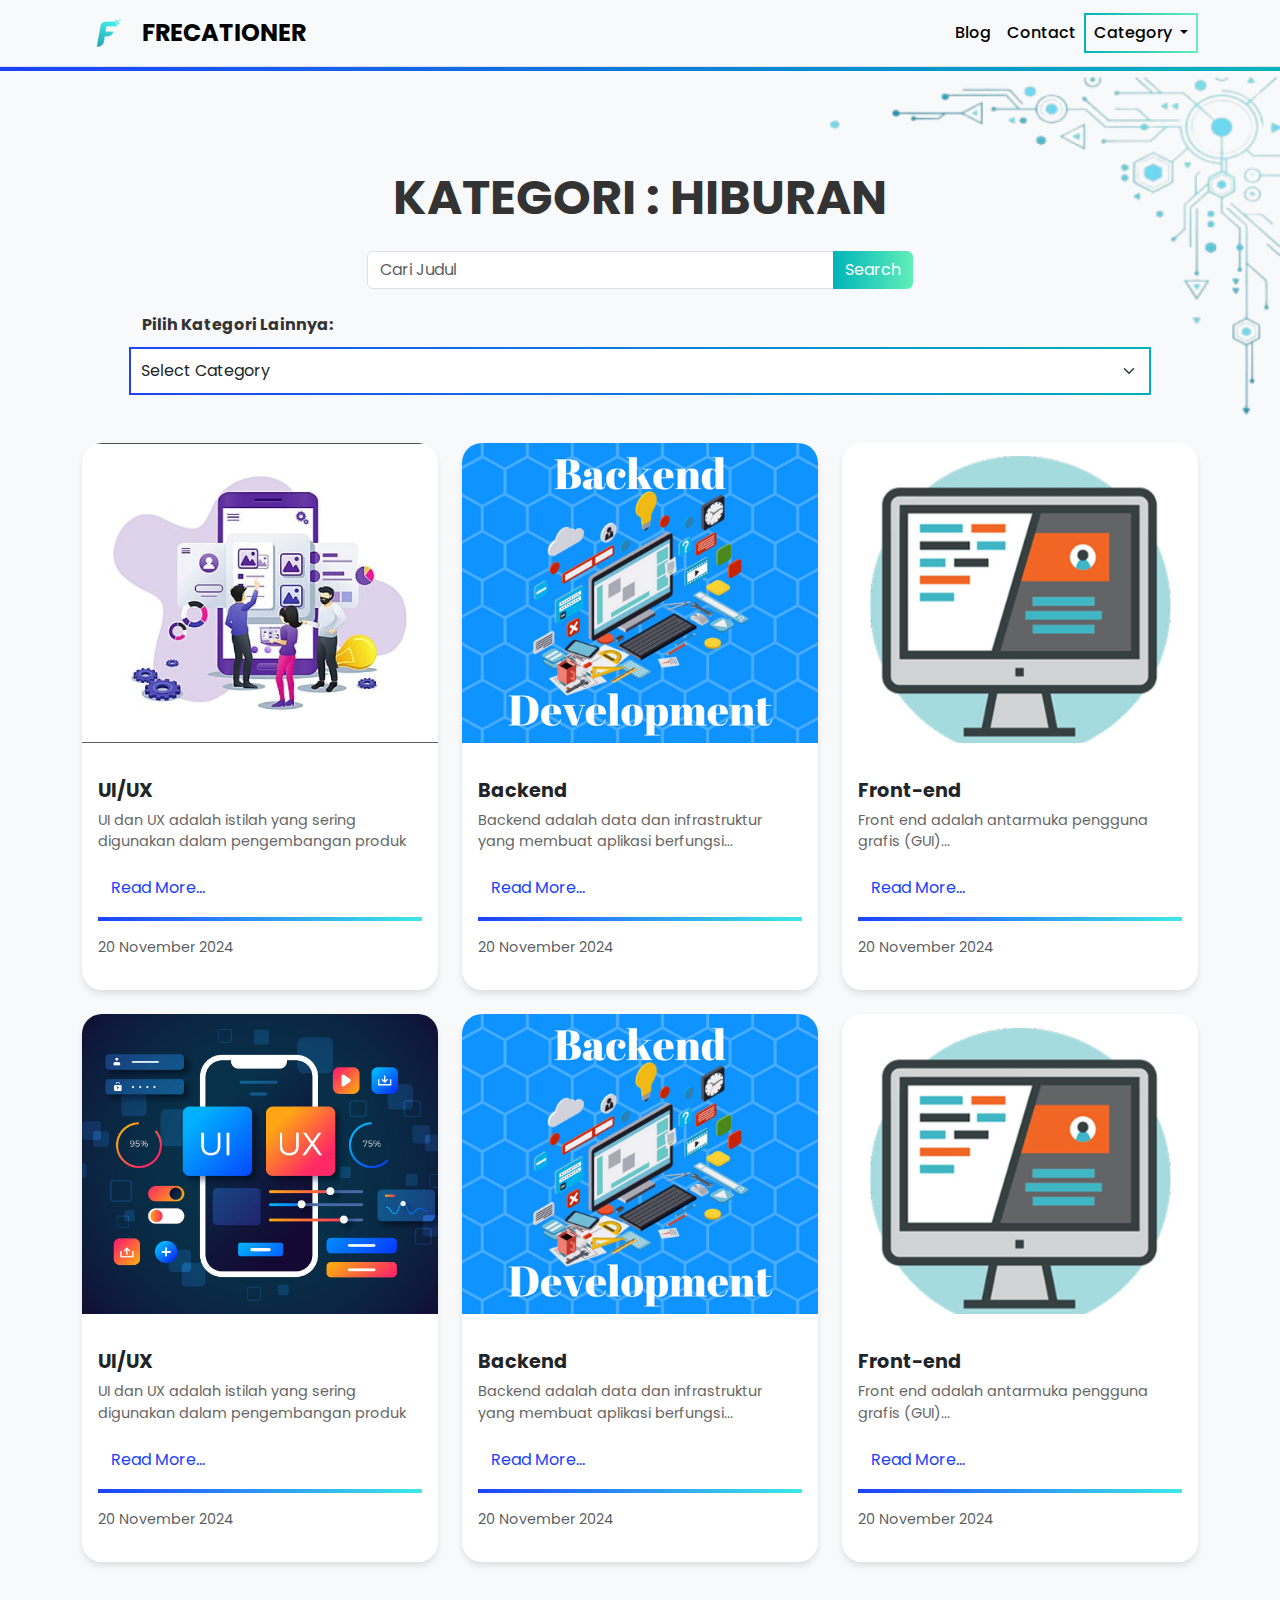
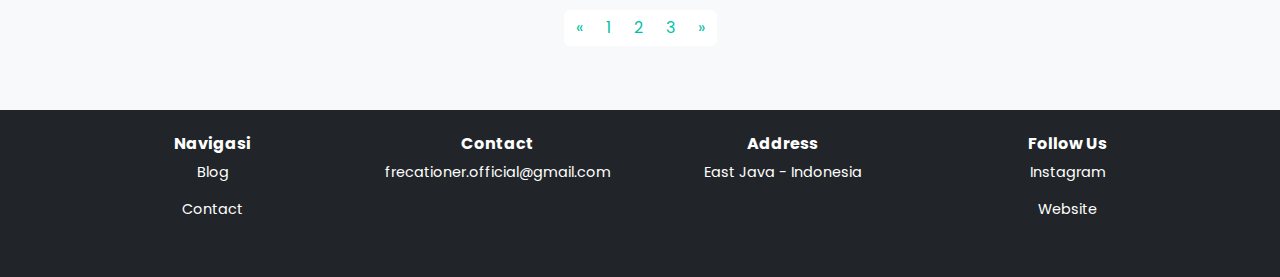
==== commit 2b2b98e0: "membatasi text-category" ====
--- a/categori.html
+++ b/categori.html
@@ -85,7 +85,7 @@
             <img src="image/uiux.png" class="card-img-top" alt="" />
             <div class="card-body">
               <h5 class="card-title">UI/UX</h5>
-              <p class="card-text">UI dan UX adalah istilah yang sering digunakan dalam pengembangan produk</p>
+              <p href="#" class="card-text">UI dan UX adalah istilah yang sering digunakan dalam pengembangan produk</p>
               <a href="detailBlog.html" class="btn" style="color: #1C42FD;">Read More...</a>
               <div class="gradient-line"></div>
               <p class="text-muted small mt-3">20 November 2024</p>
@@ -97,7 +97,7 @@
             <img src="image/backend.png" class="card-img-top" alt="" />
             <div class="card-body">
               <h5 class="card-title">Backend</h5>
-              <p class="card-text">Backend adalah data dan infrastruktur yang membuat aplikasi berfungsi...</p>
+              <p href="#" class="card-text">Backend adalah data dan infrastruktur yang membuat aplikasi berfungsi...</p>
               <a href="detailBlog.html" class="btn" style="color: #1C42FD;">Read More...</a>
               <div class="gradient-line"></div>
               <p class="text-muted small mt-3">20 November 2024</p>
@@ -109,7 +109,7 @@
             <img src="image/front_end.jpeg" class="card-img-top" alt="" />
             <div class="card-body">
               <h5 class="card-title">Front-end</h5>
-              <p class="card-text">Front end adalah antarmuka pengguna grafis (GUI)...</p>
+              <p href="#" class="card-text">Front end adalah antarmuka pengguna grafis (GUI)...</p>
               <a href="detailBlog.html" class="btn" style="color: #1C42FD;">Read More...</a>
               <div class="gradient-line"></div>
               <p class="text-muted small mt-3">20 November 2024</p>
@@ -121,7 +121,7 @@
             <img src="image/desain.jpeg" class="card-img-top" alt="" />
             <div class="card-body">
               <h5 class="card-title">UI/UX</h5>
-              <p class="card-text">UI dan UX adalah istilah yang sering digunakan dalam pengembangan produk</p>
+              <p href="#" class="card-text">UI dan UX adalah istilah yang sering digunakan dalam pengembangan produk</p>
               <a href="detailBlog.html" class="btn" style="color: #1C42FD;">Read More...</a>
               <div class="gradient-line"></div>
               <p class="text-muted small mt-3">20 November 2024</p>
@@ -133,7 +133,7 @@
             <img src="image/backend.png" class="card-img-top" alt="" />
             <div class="card-body">
               <h5 class="card-title">Backend</h5>
-              <p class="card-text">Backend adalah data dan infrastruktur yang membuat aplikasi berfungsi...</p>
+              <p href="#" class="card-text">Backend adalah data dan infrastruktur yang membuat aplikasi berfungsi...</p>
               <a href="#" class="btn" style="color: #1C42FD;">Read More...</a>
               <div class="gradient-line"></div>
               <p class="text-muted small mt-3">20 November 2024</p>
@@ -145,7 +145,7 @@
             <img src="image/front_end.jpeg" class="card-img-top" alt="" />
             <div class="card-body">
               <h5 class="card-title">Front-end</h5>
-              <p class="card-text">Front end adalah antarmuka pengguna grafis (GUI)...</p>
+              <p href="#" class="card-text">Front end adalah antarmuka pengguna grafis (GUI)...</p>
               <a href="#" class="btn" style="color: #1C42FD;">Read More...</a>
               <div class="gradient-line"></div>
               <p class="text-muted small mt-3">20 November 2024</p>
--- a/css/category.css
+++ b/css/category.css
@@ -182,6 +182,10 @@
 }
 
 /* Cards */
+.btn:hover {
+  text-decoration: underline;
+}
+
 .card {
  border: none;
  border-radius: 20px;
@@ -205,6 +209,21 @@
  height: 300px;
  width: 100%;
  object-fit: cover;
+}
+
+.card-text {
+  max-height: 3.6em;
+  display: -webkit-box;
+  -webkit-line-clamp: 2;
+  position: relative;
+  -webkit-box-orient: vertical;
+  overflow: hidden;
+  text-overflow: ellipsis;
+  cursor: pointer;
+}
+
+.card-text:hover {
+  text-decoration: underline;
 }
 
 .card-body p {
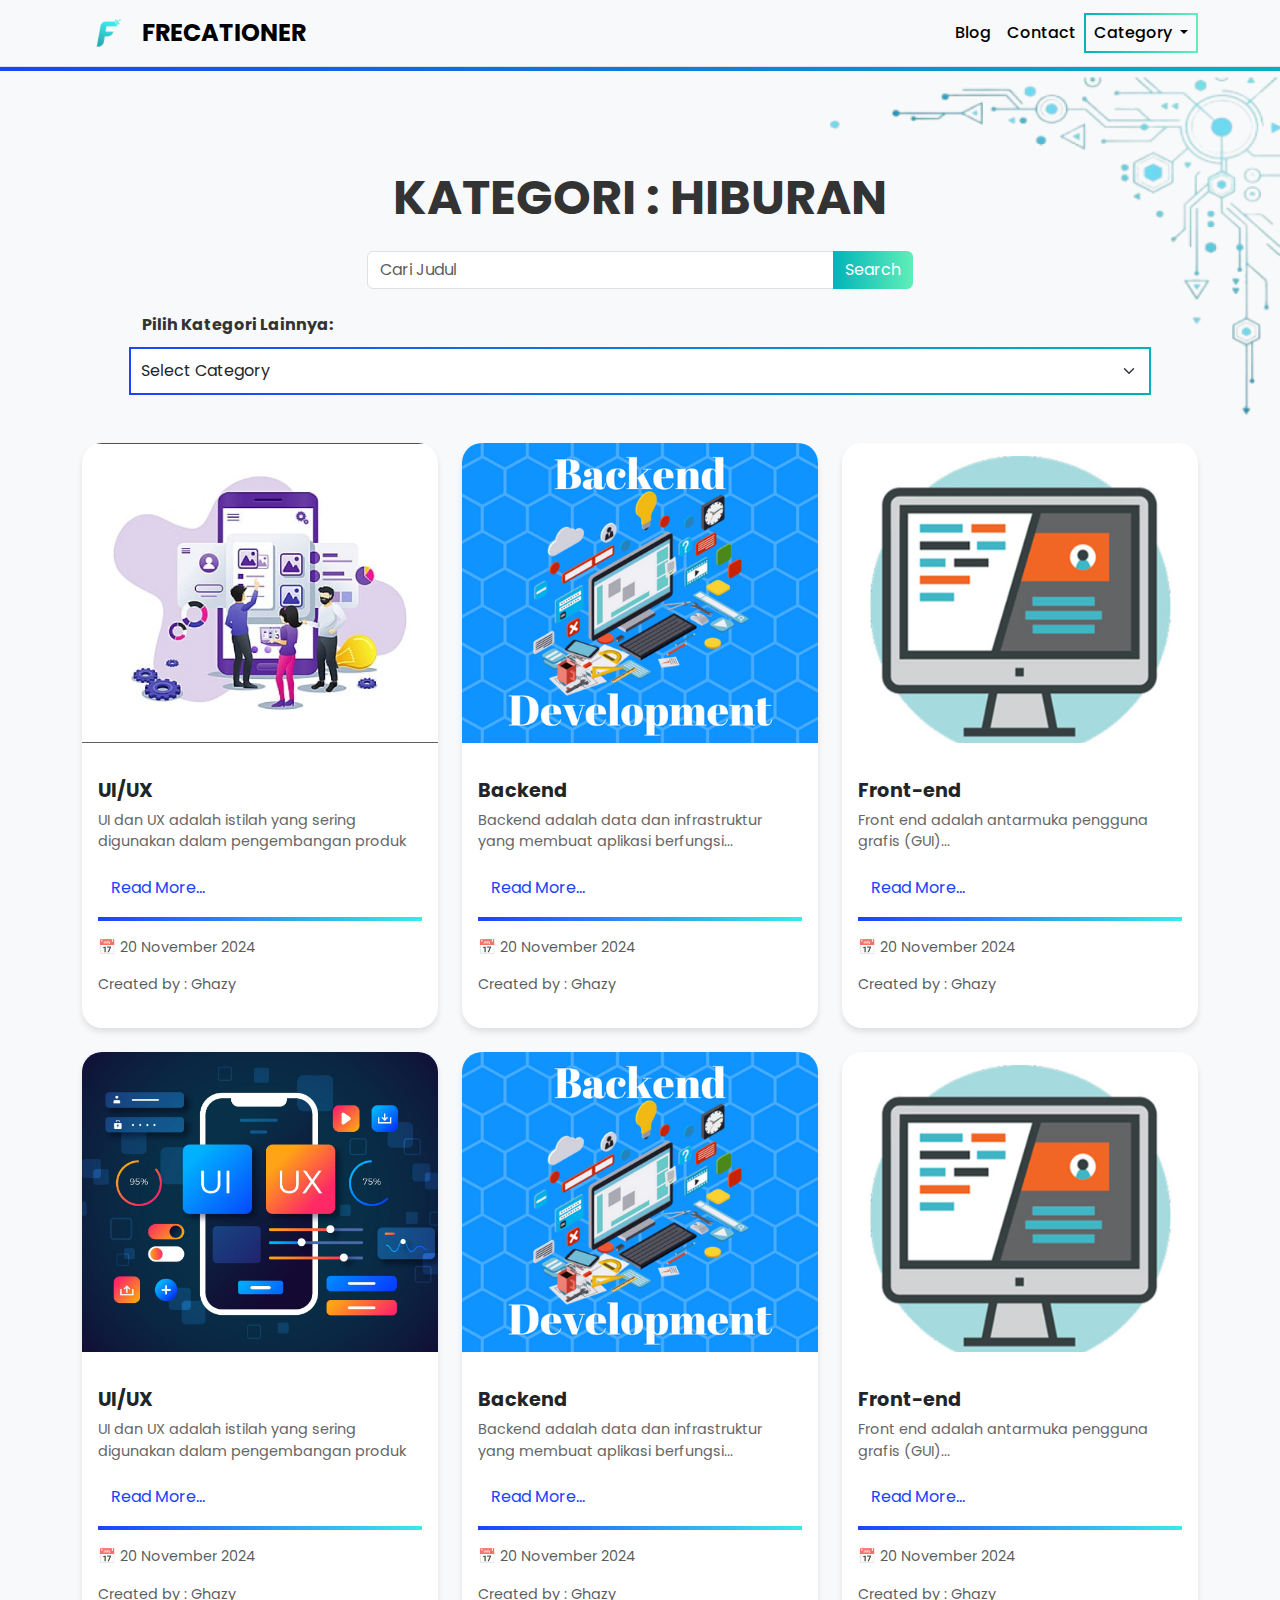
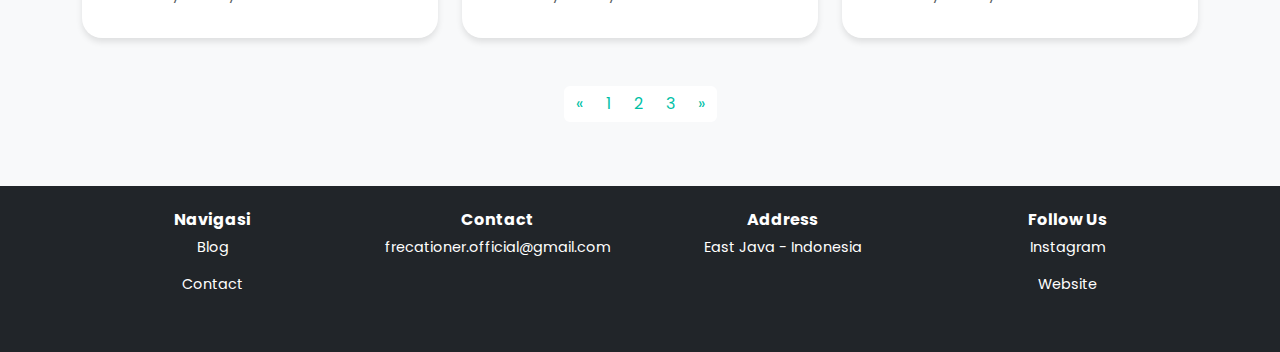
==== commit 4d6c8c79: "sticky on the advertisement" ====
--- a/categori.html
+++ b/categori.html
@@ -88,7 +88,8 @@
               <p href="#" class="card-text">UI dan UX adalah istilah yang sering digunakan dalam pengembangan produk</p>
               <a href="detailBlog.html" class="btn" style="color: #1C42FD;">Read More...</a>
               <div class="gradient-line"></div>
-              <p class="text-muted small mt-3">20 November 2024</p>
+              <p class="text-muted small mt-3"><span>📅</span> 20 November 2024</p>
+              <p class="text-muted small">Created by : Ghazy</p>
             </div>
           </div>
         </div>
@@ -100,7 +101,8 @@
               <p href="#" class="card-text">Backend adalah data dan infrastruktur yang membuat aplikasi berfungsi...</p>
               <a href="detailBlog.html" class="btn" style="color: #1C42FD;">Read More...</a>
               <div class="gradient-line"></div>
-              <p class="text-muted small mt-3">20 November 2024</p>
+              <p class="text-muted small mt-3"><span>📅</span> 20 November 2024</p>
+              <p class="text-muted small">Created by : Ghazy</p>
             </div>
           </div>
         </div>
@@ -112,7 +114,8 @@
               <p href="#" class="card-text">Front end adalah antarmuka pengguna grafis (GUI)...</p>
               <a href="detailBlog.html" class="btn" style="color: #1C42FD;">Read More...</a>
               <div class="gradient-line"></div>
-              <p class="text-muted small mt-3">20 November 2024</p>
+              <p class="text-muted small mt-3"><span>📅</span> 20 November 2024</p>
+              <p class="text-muted small">Created by : Ghazy</p>
             </div>
           </div>
         </div>
@@ -124,7 +127,8 @@
               <p href="#" class="card-text">UI dan UX adalah istilah yang sering digunakan dalam pengembangan produk</p>
               <a href="detailBlog.html" class="btn" style="color: #1C42FD;">Read More...</a>
               <div class="gradient-line"></div>
-              <p class="text-muted small mt-3">20 November 2024</p>
+              <p class="text-muted small mt-3"><span>📅</span> 20 November 2024</p>
+              <p class="text-muted small">Created by : Ghazy</p>
             </div>
           </div>
         </div>
@@ -136,7 +140,8 @@
               <p href="#" class="card-text">Backend adalah data dan infrastruktur yang membuat aplikasi berfungsi...</p>
               <a href="#" class="btn" style="color: #1C42FD;">Read More...</a>
               <div class="gradient-line"></div>
-              <p class="text-muted small mt-3">20 November 2024</p>
+              <p class="text-muted small mt-3"><span>📅</span> 20 November 2024</p>
+              <p class="text-muted small">Created by : Ghazy</p>
             </div>
           </div>
         </div>
@@ -148,7 +153,8 @@
               <p href="#" class="card-text">Front end adalah antarmuka pengguna grafis (GUI)...</p>
               <a href="#" class="btn" style="color: #1C42FD;">Read More...</a>
               <div class="gradient-line"></div>
-              <p class="text-muted small mt-3">20 November 2024</p>
+              <p class="text-muted small mt-3"><span>📅</span> 20 November 2024</p>
+              <p class="text-muted small">Created by : Ghazy</p>
             </div>
           </div>
         </div>
--- a/css/category.css
+++ b/css/category.css
@@ -214,7 +214,7 @@
 .card-text {
   max-height: 3.6em;
   display: -webkit-box;
-  -webkit-line-clamp: 2;
+  line-clamp: 2;
   position: relative;
   -webkit-box-orient: vertical;
   overflow: hidden;
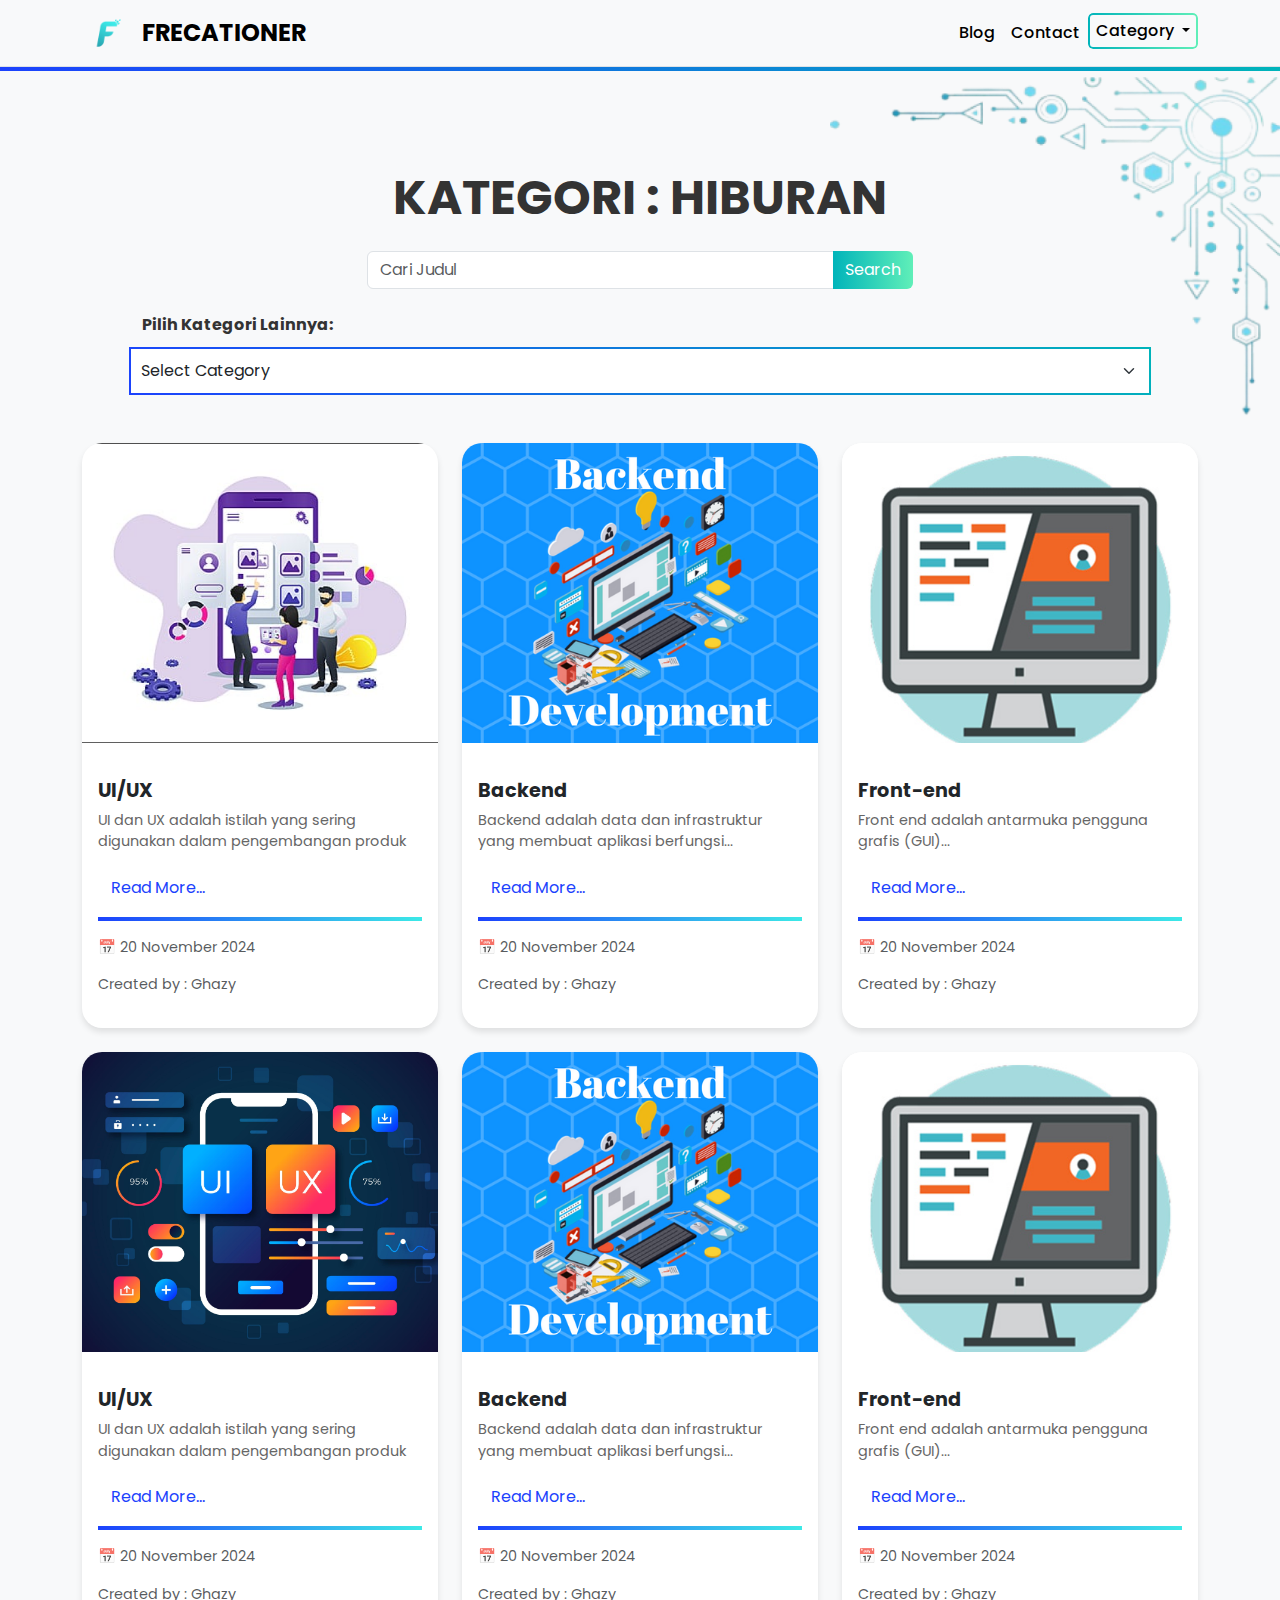
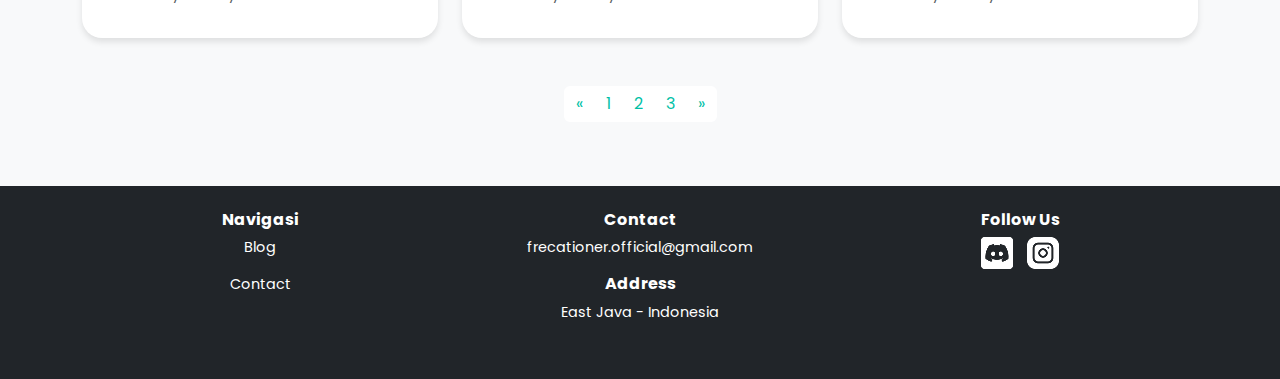
==== commit 17845da8: "responsivitas untuk pixel 4" ====
--- a/categori.html
+++ b/categori.html
@@ -3,6 +3,7 @@
   <head>
     <meta charset="UTF-8" />
     <meta name="viewport" content="width=device-width, initial-scale=1.0" />
+    <link rel="icon" href="image/F.png" type="image/png">
     <title>Category</title>
     <!-- Bootstrap 5 CSS -->
     <link href="https://cdn.jsdelivr.net/npm/bootstrap@5.3.0/dist/css/bootstrap.min.css" rel="stylesheet"/>
@@ -176,23 +177,21 @@
     <footer class="footer bg-dark text-white py-4 animate__animated animate__fadeInUp">
       <div class="container">
         <div class="row text-center">
-          <div class="col-sm-12 col-md-3 mb-3">
+          <div class="col-sm-12 col-md-4 mb-3">
             <h5>Navigasi</h5>
             <p>Blog</p>
             <p>Contact</p>
           </div>
-          <div class="col-sm-12 col-md-3 mb-3">
+          <div class="col-sm-12 col-md-4 mb-3">
             <h5>Contact</h5>
             <p>frecationer.official@gmail.com</p>
-          </div>
-          <div class="col-sm-12 col-md-3 mb-3">
             <h5>Address</h5>
             <p>East Java - Indonesia</p>
           </div>
-          <div class="col-sm-12 col-md-3 mb-3">
+          <div class="col-sm-12 col-md-4 mb-3">
             <h5>Follow Us</h5>
-            <p>Instagram</p>
-            <p>Website</p>
+            <a href="#" style="padding: 5px;"><img src="image/discord.png" alt=""></a>
+            <a href="https://www.instagram.com/frecationer.official/" style="padding: 5px;"><img src="image/instagram.png" alt=""></a>
           </div>
         </div>
       </div>
--- a/css/category.css
+++ b/css/category.css
@@ -15,79 +15,101 @@
 
 /* Navbar */
 .navbar {
- background: white;
- border-bottom: 20px #000000;
- animation: fadeInDown 1s ease-in-out;
+  background: white;
+  border-bottom: 20px #000000;
+  animation: fadeInDown 1s ease-in-out;
 }
 
 .navbar-gradient-shadow{
- position: relative;
+  position: relative;
 }
 
 .navbar-gradient-shadow::before{
- content: '';
- position: absolute;
- top: 100%;
- left: 0;
- width: 100%;
- height: 5px;
- background: linear-gradient(to right, #1C42FD, #00B4BA);
- z-index: -1;
+  content: '';
+  position: absolute;
+  top: 100%;
+  left: 0;
+  width: 100%;
+  height: 5px; /* Adjust the height of the shadow */
+  background: linear-gradient(to right, #1C42FD, #00B4BA);
+  z-index: -1;
 }
 
 .navbar-brand {
- font-size: 1.5rem;
- font-weight: bold;
+  font-size: 1.5rem;
+  font-weight: bold;
 }
 
 .navbar-brand span {
- color: #00bfa6;
+  color: #00bfa6;
 }
 
 .nav-link {
- font-weight: 500;
-}
-
-.nav-link.active {
- color: #000000 !important;
-}
-
-/* Logo Navbar */
+  font-weight: 500;
+}
+
 .image {
- width: 50px;
- height: auto;
- margin-right: 10px;
+  width: 50px;
+  height: auto;
+  margin-right: 10px;
+}
+
+#navbarNav a {
+  transition: 0.3s;
+}
+
+#navbarNav a:hover {
+  color: #00B4BA;
 }
 
 /* Navbar Category Button with Gradient Border */
 .navbar .dropdown-toggle {
- border: 2px solid transparent;
- border-image: linear-gradient(to right, #00B4BA, #60EFB8) 1;
- padding: 6px 15px;
- color: #000000;
- background-color: transparent;
- font-weight: 500;
- transition: all 0.3s ease;
+  position: relative;
+  padding: 6px 15px;
+  color: #000000;
+  background-color: transparent;
+  font-weight: 500;
+  transition: all 0.3s ease;
+  border-radius: 5px;
+  z-index: 1;
+}
+
+.navbar .dropdown-toggle::before {
+  content: "";
+  position: absolute;
+  top: 0;
+  left: 0;
+  width: 100%;
+  height: 100%;
+  border-radius: 5px;
+  padding: 2px;
+  background: linear-gradient(to right, #00B4BA, #60EFB8);
+  -webkit-mask: 
+    linear-gradient(#fff 0 0) content-box, 
+    linear-gradient(#fff 0 0);
+  -webkit-mask-composite: destination-out;
+  mask-composite: exclude;
+  z-index: -1;
 }
 
 .navbar .dropdown-toggle:hover {
- background-image: linear-gradient(to right, #00B4BA, #006F76);
- color: #fff;
+  background-image: linear-gradient(to right, #00B4BA, #006F76);
+  color: #fff !important;
 }
 
 .dropdown-menu {
- border-radius: 10px;
- border: none;
- box-shadow: 0 4px 6px rgba(0, 0, 0, 0.1);
+  border-radius: 10px;
+  border: none;
+  box-shadow: 0 4px 6px rgba(0, 0, 0, 0.1);
 }
 
 .dropdown-item {
- padding: 10px 20px;
+  padding: 10px 20px;
 }
 
 .dropdown-item:hover {
- background-color: #00bfa6;
- color: #fff;
+  background-color: #00bfa6;
+  color: #fff;
 }
 
 /* Gambar Hiasan */
